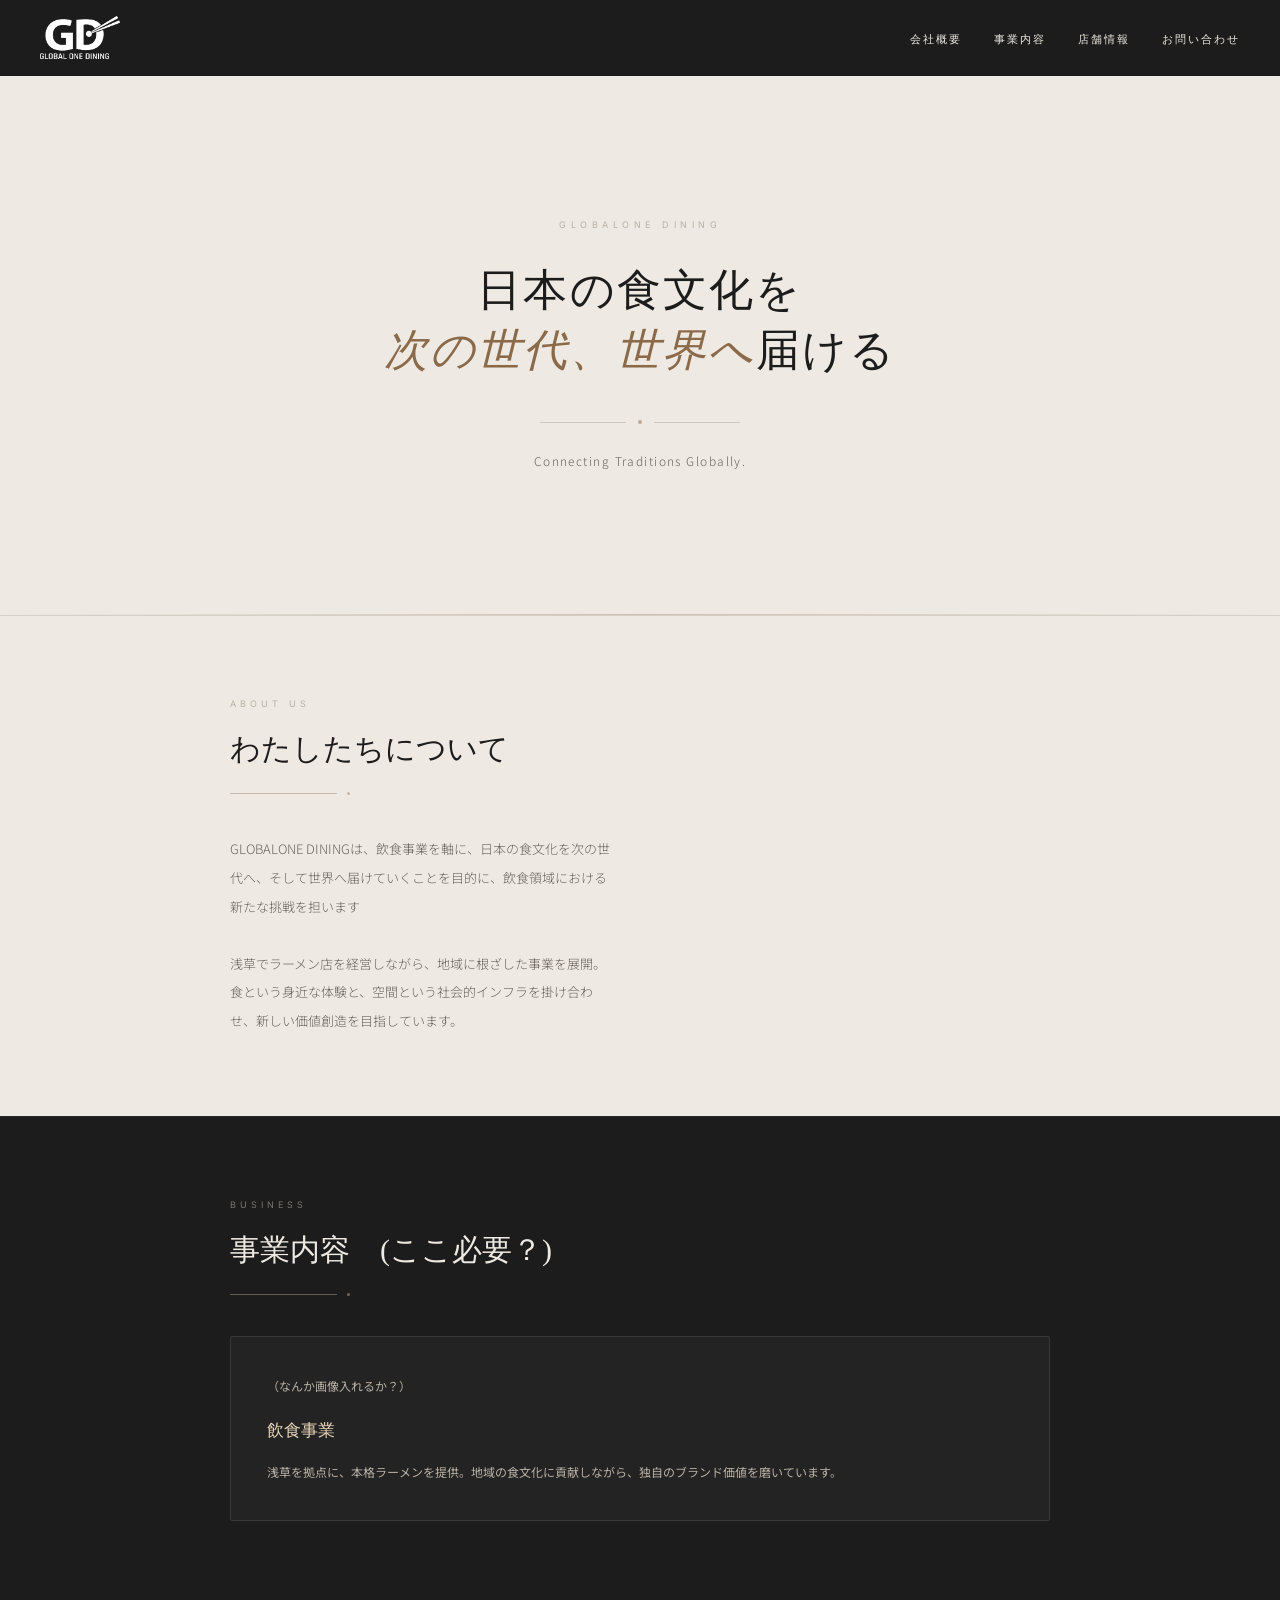
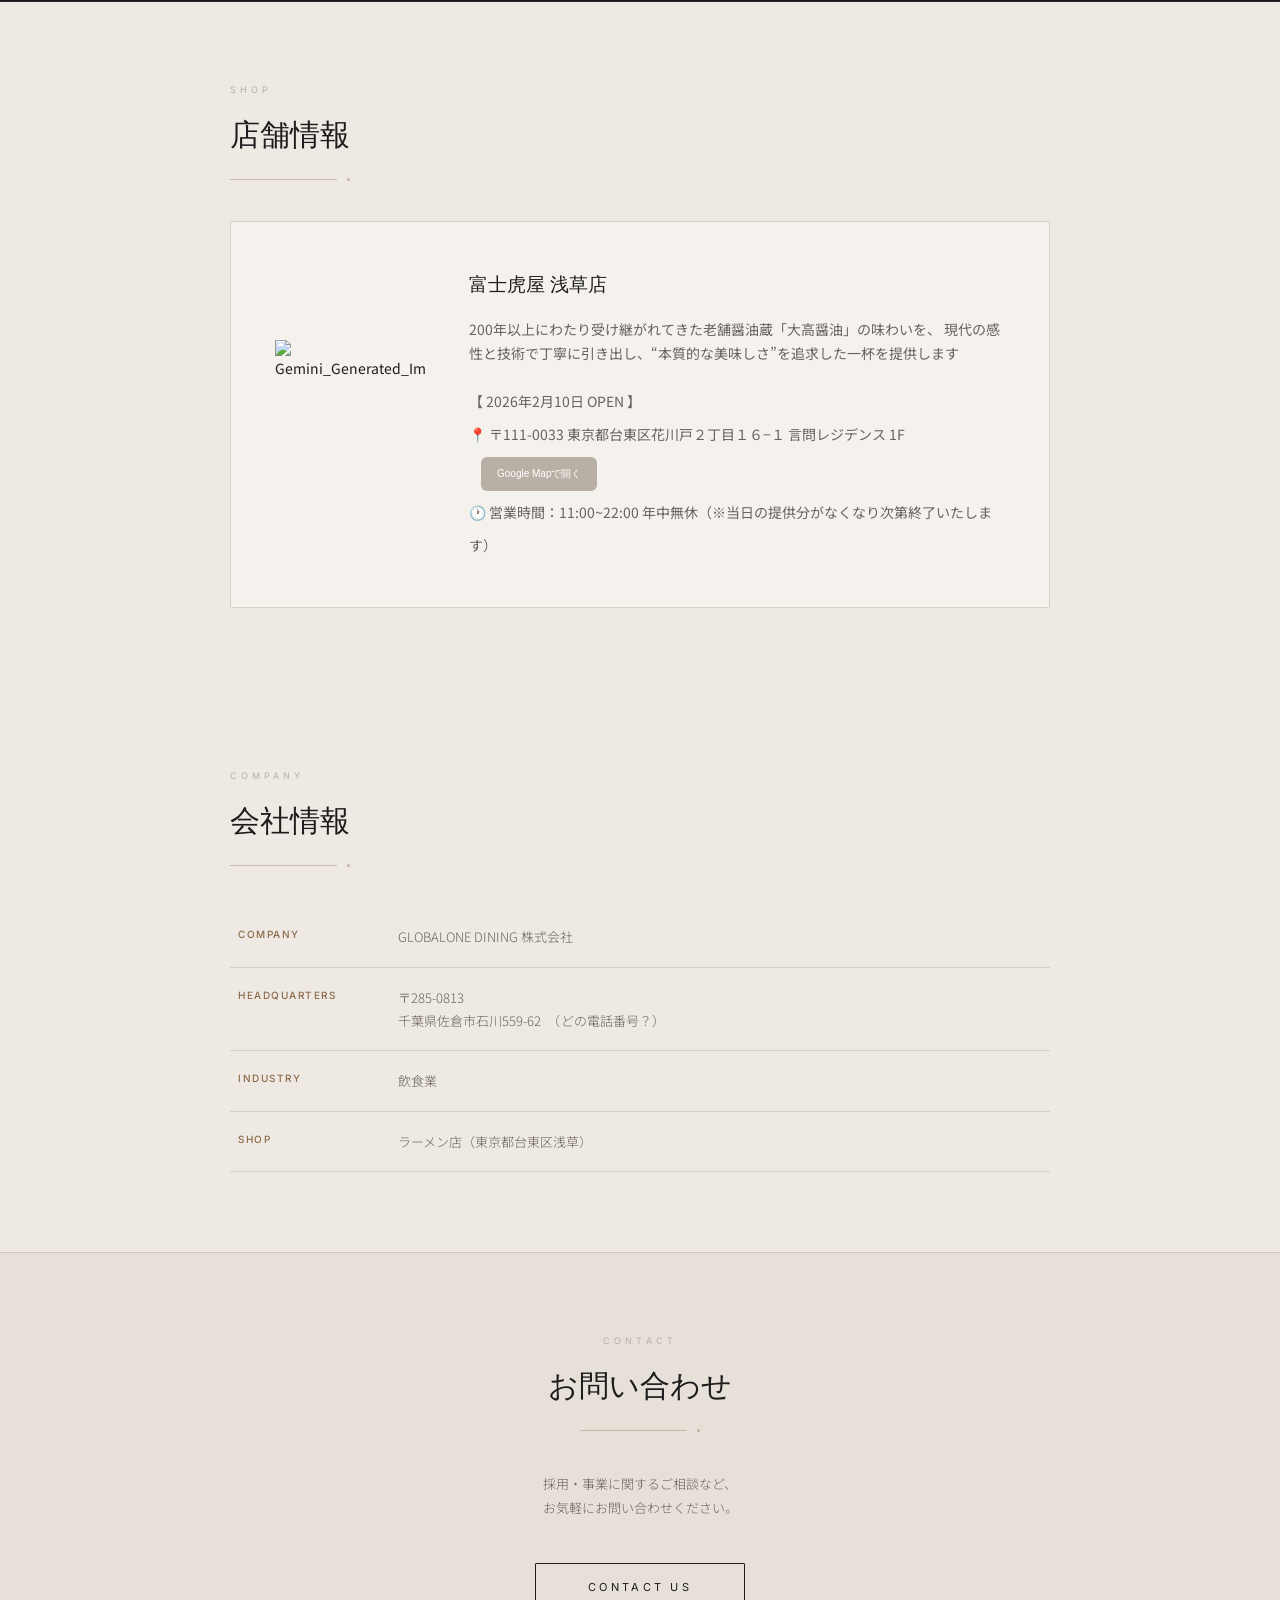
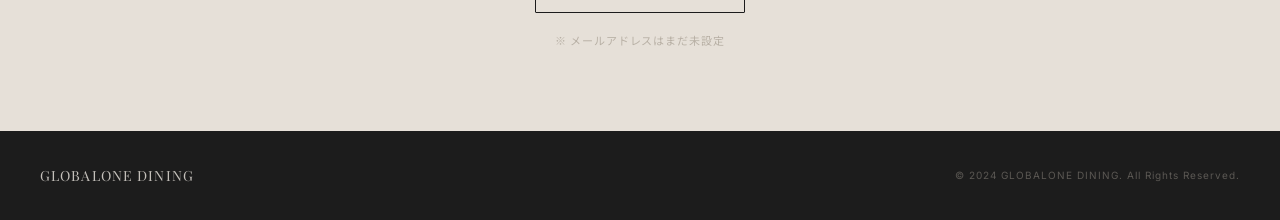
==== index.html @ a01b54ef "Add files via upload" ====
<!DOCTYPE html>
<html lang="ja">

<head>
  <meta charset="UTF-8">
  <meta name="viewport" content="width=device-width, initial-scale=1.0">
  <title>GLOBALONE DINING | コーポレートサイト</title>
  <link
    href="https://fonts.googleapis.com/css2?family=Playfair+Display:wght@400;500;600&family=Noto+Sans+JP:wght@300;400;500&family=Inter:wght@300;400;500&display=swap"
    rel="stylesheet">
  <link rel="stylesheet" href="style.css">

</head>

<body>

  <nav>

    <img class="header-logo" src="GD_tate_w@2x-8.png" alt="GODlogo">

    <ul class="nav-links">
      <li><a href="#about">会社概要</a></li>
      <li><a href="#business">事業内容</a></li>
      <li><a href="#shop">店舗情報</a></li>
      <li><a href="#contact">お問い合わせ</a></li>
    </ul>
  </nav>

  <div class="hero">
    <div class="hero-ornament">Globalone Dining</div>
    <h1>日本の食文化を<br><em>次の世代、世界へ</em>届ける</h1>
    <div class="hero-divider">
      <div class="hero-divider-dot"></div>
    </div>
    <p class="hero-sub">Connecting Traditions Globally.
    </p>
  </div>

  <div id="about">
    <section>
      <div class="section-label">About Us</div>
      <div class="section-title">わたしたちについて</div>
      <div class="divider">
        <div class="divider-dot"></div>
      </div>
      <div class="about-grid">
        <p class="about-text">
          GLOBALONE DININGは、飲食事業を軸に、日本の食文化を次の世代へ、そして世界へ届けていくことを目的に、飲食領域における新たな挑戦を担います<br><br>
          浅草でラーメン店を経営しながら、地域に根ざした事業を展開。食という身近な体験と、空間という社会的インフラを掛け合わせ、新しい価値創造を目指しています。
        </p>

      </div>
    </section>
  </div>

  <div id="business" class="business-section">
    <section>
      <div class="section-label">Business</div>
      <div class="section-title">事業内容　(ここ必要？)</div>
      <div class="divider">
        <div class="divider-dot"></div>
      </div>

      <div class="biz-card">
        <div class="biz-icon">
          <p class="biz-desc">（なんか画像入れるか？）</p>
        </div>
        <div class="biz-title">飲食事業</div>
        <p class="biz-desc">浅草を拠点に、本格ラーメンを提供。地域の食文化に貢献しながら、独自のブランド価値を磨いています。</p>
      </div>
    </section>
  </div>

  <div id="shop">
    <section>
      <div class="section-label">Shop</div>
      <div class="section-title">店舗情報</div>
      <div class="divider">
        <div class="divider-dot"></div>
      </div>
      <div class="shop-card">
        <div class="shop-badge">
          <img class="shop-badge img" src="C:\Users\yishi\OneDrive\ドキュメント\htmlバックアップ\GOD\店舗外観ｎ.png"
            alt="Gemini_Generated_Image_trazg1trazg1traz.png">
        </div>
        <div class="shop-info">

          <h3>富士虎屋 浅草店</h3>
          <div class="shop-detail">
            <p class="shop-detail-text">200年以上にわたり受け継がれてきた老舗醤油蔵「大高醤油」の味わいを、
              現代の感性と技術で丁寧に引き出し、“本質的な美味しさ”を追求した一杯を提供します
            </p>
            【 2026年2月10日 OPEN 】<br>
            📍 〒111-0033 東京都台東区花川戸２丁目１６−１ 言問レジデンス 1F<a href="https://maps.app.goo.gl/NSFWsJgjPbczs3F49"
              class="map-button" target="_blank" rel="noopener noreferrer">
              Google Mapで開く
            </a><br>

            🕐 営業時間：11:00~22:00 年中無休（※当日の提供分がなくなり次第終了いたします）<br>
          </div>
        </div>
      </div>
    </section>
  </div>

  <div id="company">
    <section>
      <div class="section-label">Company</div>
      <div class="section-title">会社情報</div>
      <div class="divider">
        <div class="divider-dot"></div>
      </div>
      <table class="info-table">
        <tr>
          <td>Company</td>
          <td>GLOBALONE DINING 株式会社</td>
        </tr>
        <tr>
          <td>Headquarters</td>
          <td>〒285-0813 <br>千葉県佐倉市石川559-62　（どの電話番号？）</td>
        </tr>
        <tr>
          <td>Industry</td>
          <td>飲食業</td>
        </tr>
        <tr>
          <td>Shop</td>
          <td>ラーメン店（東京都台東区浅草）</td>
        </tr>

      </table>
    </section>
  </div>

  <div id="contact" class="contact-section">
    <section>
      <div class="section-label">Contact</div>
      <div class="section-title">お問い合わせ</div>
      <div class="divider" style="margin: 16px auto 40px;">
        <div class="divider-dot"></div>
      </div>
      <p style="color: var(--text-muted); font-size: 13px; margin-bottom: 36px; font-weight: 300;">
        採用・事業に関するご相談など、<br>お気軽にお問い合わせください。
      </p>
      <a href="mailto:info@globalone-dining.com" class="contact-cta">Contact Us</a>
      <p class="contact-note">※ メールアドレスはまだ未設定</p>
    </section>
  </div>

  <footer>
    <div class="footer-logo">GLOBALONE DINING</div>
    <div class="footer-copy">© 2024 GLOBALONE DINING. All Rights Reserved.</div>
  </footer>

</body>

</html>
---- style.css ----
*,
    *::before,
    *::after {
      box-sizing: border-box;
      margin: 0;
      padding: 0;
    }

    html {
      -webkit-text-size-adjust: 100%;
    }

    input,
    button,
    textarea,
    select {
      font: inherit;
    }

    img,
    svg {
      display: block;
      max-width: 100%;
    }

    button {
      background-color: transparent;
      border: none;
      cursor: pointer;
      outline: none;
      padding: 0;
      appearance: none;
    }


    a {
      text-decoration: none;
      color: inherit;
    }

    :root {
      --smoke-white: #eee9e2;
      --charcoal: #1c1c1c;
      --brown: #8b6a4a;
      --brown-light: #a07d5a;
      --greige: #b8b0a5;
      --warm-light: #e8d6b8;
      --bg: #eee9e2;
      --bg2: #e6e0d8;
      --bg3: #f5f2ee;
      --font-concept: "BIZ UDMincho", "BIZ UDPMincho", "UD Mincho", "Sawarabi Mincho", "Yu Mincho", "MS Mincho", serif;
      --font-label: "inter", "san-serif", "serif";
      --text: #1c1c1c;
      --text-muted: #6a6260;
      --border: rgba(28, 28, 28, 0.12);
      --border-brown: rgba(139, 106, 74, 0.25);
    }

    body {
      font-family: 'Noto Sans JP', sans-serif;
      background: var(--bg);
      color: var(--text);
      font-size: 14px;
      line-height: 1.8;
      overflow-x: hidden;
      /* 横スクロール防止 */
    }

    /* NAV */
    nav {
      position: sticky;
      top: 0;
      z-index: 100;
      background: var(--charcoal);
      border-bottom: 1px solid var(--border);
      display: flex;
      justify-content: space-between;
      align-items: center;
      padding: 16px 40px;
      backdrop-filter: blur(4px);
      /* 少しぼかしを入れてリッチに */
    }

    .header-logo {
      width: 80px;
      height: auto;
    }

    .nav-links {
      display: flex;
      gap: 32px;
      list-style: none;
    }

    .nav-links a {
      color: var(--smoke-white);
      text-decoration: none;
      font-size: 11px;
      letter-spacing: 0.18em;
      font-family: 'Inter', sans-serif;
      transition: color 0.3s;
    }

    .nav-links a:hover {
      color: var(--brown);
    }

    /* HERO */
    .hero {
      height: 540px;
      background: var(--smoke-white);
      display: flex;
      flex-direction: column;
      justify-content: center;
      align-items: center;
      text-align: center;
      position: relative;
      overflow: hidden;
      border-bottom: 1px solid var(--border);
    }

    .hero::before {
      content: '';
      position: absolute;
      bottom: 0;
      left: 0;
      right: 0;
      height: 1px;
      background: linear-gradient(90deg, transparent, var(--brown-light), transparent);
      opacity: 0.4;
    }

    .hero-ornament {
      font-family: 'Inter', sans-serif;
      font-size: 9px;
      letter-spacing: 0.5em;
      color: var(--greige);
      margin-bottom: 28px;
      text-transform: uppercase;
    }

    .hero h1 {
      font-family: var(--font-concept);
      font-size: 44px;
      font-weight: 400;
      letter-spacing: 0.05em;
      color: var(--charcoal);
      line-height: 1.35;
      margin-bottom: 20px;
    }

    .hero h1 em {
      font-style: italic;
      color: var(--brown);
    }

    .hero-divider {
      display: flex;
      align-items: center;
      gap: 12px;
      margin: 20px auto 24px;
      width: 200px;
    }

    .hero-divider::before,
    .hero-divider::after {
      content: '';
      flex: 1;
      height: 1px;
      background: var(--greige);
      opacity: 0.6;
    }

    .hero-divider-dot {
      width: 4px;
      height: 4px;
      border-radius: 50%;
      background: var(--brown);
      opacity: 0.5;
    }

    .hero-sub {
      font-size: 12px;
      color: var(--text-muted);
      letter-spacing: 0.12em;
      font-weight: 300;
      max-width: 380px;
      line-height: 2.2;
    }

    /* SECTIONS */
    section {
      padding: 80px 40px;
      max-width: 900px;
      margin: 0 auto;
    }

    .section-label {
      font-family: 'Inter', sans-serif;
      font-size: 9px;
      letter-spacing: 0.45em;
      color: var(--greige);
      text-transform: uppercase;
      margin-bottom: 10px;
    }

    .section-title {
      font-family: var(--font-concept);
      font-size: 30px;
      font-weight: 400;
      color: var(--charcoal);
      margin-bottom: 8px;
    }

    .divider {
      display: flex;
      align-items: center;
      gap: 10px;
      margin: 16px 0 40px;
      width: 120px;
    }

    .divider::before {
      content: '';
      flex: 1;
      height: 1px;
      background: var(--brown);
      opacity: 0.35;
    }

    .divider-dot {
      width: 3px;
      height: 3px;
      border-radius: 50%;
      background: var(--brown);
      opacity: 0.4;
    }

    /* ABOUT */
    .about-grid {
      display: grid;
      grid-template-columns: 1fr 1fr;
      gap: 56px;
      align-items: start;
    }

    .about-text {
      color: var(--text-muted);
      font-weight: 300;
      line-height: 2.2;
      font-size: 13px;
    }

    .about-stats {
      display: flex;
      flex-direction: column;
      gap: 28px;
    }

    .stat-item {
      border-left: 1px solid var(--brown);
      padding-left: 20px;
      opacity: 0.9;
    }

    .stat-number {
      font-family: 'Playfair Display', serif;
      font-size: 36px;
      color: var(--charcoal);
      font-weight: 400;
      line-height: 1;
    }

    .stat-unit {
      font-family: 'Inter', sans-serif;
      font-size: 12px;
      color: var(--brown);
      margin-left: 4px;
    }

    .stat-label {
      font-size: 10px;
      color: var(--greige);
      letter-spacing: 0.2em;
      margin-top: 6px;
      font-family: var(--font-label);
    }

    /* BUSINESS */
    .business-section {
      background: var(--charcoal);
      border-top: 1px solid rgba(255, 255, 255, 0.05);
      border-bottom: 1px solid rgba(255, 255, 255, 0.05);
    }

    .business-section .section-label {
      color: var(--greige);
      opacity: 0.6;
    }

    .business-section .section-title {
      color: var(--smoke-white);
    }

    .business-section .divider::before {
      background: var(--warm-light);
    }

    .business-section .divider-dot {
      background: var(--warm-light);
    }

    .business-grid {
      display: grid;
      grid-template-columns: 1fr 1fr;
      gap: 20px;
    }

    .biz-card {
      border: 1px solid rgba(184, 176, 165, 0.15);
      border-radius: 2px;
      padding: 36px;
      background: rgba(255, 255, 255, 0.03);
      transition: background 0.3s, border-color 0.3s;
    }

    .biz-card:hover {
      background: rgba(255, 255, 255, 0.06);
      border-color: rgba(139, 106, 74, 0.4);
    }

    .biz-icon {
      font-size: 26px;
      margin-bottom: 18px;
    }

    .biz-title {
      font-family: var(--font-concept);
      font-size: 17px;
      color: var(--warm-light);
      margin-bottom: 12px;
      font-weight: 400;
    }

    .biz-desc {
      font-size: 12px;
      color: var(--greige);
      line-height: 2.1;
    }

    /* SHOP */
    .shop-card {
      border: 1px solid var(--border-brown);
      border-radius: 2px;
      padding: 44px;
      background: var(--bg3);
      display: grid;
      grid-template-columns: auto 1fr;
      gap: 44px;
      align-items: center;
    }

    .shop-badge {
      width: 150px;
      height: 150px;
      /* border-radius: 50%; */
      align-items: center;
      justify-content: center;
    }

    .shop-info h3 {
      font-family: 'Playfair Display', serif;
      font-size: 19px;
      color: var(--charcoal);
      margin-bottom: 8px;
      font-weight: 400;
    }

    .shop-tag {
      display: inline-block;
      font-family: 'Inter', sans-serif;
      font-size: 9px;
      letter-spacing: 0.3em;
      border: 1px solid var(--border-brown);
      color: var(--brown);
      padding: 4px 12px;
      margin-bottom: 16px;
      border-radius: 1px;
      text-transform: uppercase;
    }

    .shop-detail {
      font-size: 14px;
      color: var(--text-muted);
      line-height: 2.4;
    }

    .shop-detail-text {
      margin-top: 2vh;
      margin-bottom: 2.2vh;
      line-height: 2.6vh;
    }

    .map-button {
      display: inline-block;
      background-color: #b8b0a5;
      color: #ffffff;
      margin: 5px 12px;
      padding: 5px 16px;
      border-radius: 6px;
      font-size: 10px;
      font-family: sans-serif;
    }

    .map-button:hover {
      background-color: #c7bfb4;
    }

    /* COMPANY INFO */
    .info-table {
      width: 100%;
      border-collapse: collapse;
    }

    .info-table tr {
      border-bottom: 1px solid var(--border);
    }

    .info-table td {
      padding: 18px 8px;
      font-size: 13px;
      vertical-align: top;
    }

    .info-table td:first-child {
      font-family: 'Inter', sans-serif;
      color: var(--brown);
      font-size: 10px;
      letter-spacing: 0.15em;
      width: 160px;
      font-weight: 500;
      text-transform: uppercase;
    }

    .info-table td:last-child {
      color: var(--text-muted);
      font-weight: 300;
    }

    /* CONTACT */
    .contact-section {
      background: var(--bg2);
      text-align: center;
      border-top: 1px solid var(--border);
    }

    .contact-section section {
      max-width: 600px;
    }

    .contact-cta {
      display: inline-block;
      margin-top: 8px;
      border: 1px solid var(--charcoal);
      color: var(--charcoal);
      padding: 14px 52px;
      font-family: 'Inter', sans-serif;
      font-size: 11px;
      letter-spacing: 0.3em;
      text-decoration: none;
      border-radius: 1px;
      transition: all 0.3s;
      cursor: pointer;
      background: transparent;
      text-transform: uppercase;
    }

    .contact-cta:hover {
      background: var(--charcoal);
      color: var(--smoke-white);
    }

    .contact-note {
      font-size: 11px;
      color: var(--greige);
      margin-top: 18px;
      letter-spacing: 0.08em;
    }

    /* FOOTER */
    footer {
      background: var(--charcoal);
      padding: 32px 40px;
      display: flex;
      justify-content: space-between;
      align-items: center;
    }

    .footer-logo {
      font-family: 'Playfair Display', serif;
      font-size: 14px;
      color: var(--smoke-white);
      letter-spacing: 0.08em;
      opacity: 0.8;
    }

    .footer-copy {
      font-family: 'Inter', sans-serif;
      font-size: 10px;
      color: var(--greige);
      letter-spacing: 0.1em;
      opacity: 0.4;
    }



    /* レスポンシブデザイン */

    @media screen and (max-width: 768px) {

      /* 全体のセクション余白をスマホサイズに縮小 */
      section {
        padding: 60px 24px;
      }

      /* ナビゲーション：縦並びにして画面内に収める */
      nav {
        flex-direction: column;
        padding: 16px 20px;
        gap: 16px;
      }

      .nav-links {
        gap: 16px;
        flex-wrap: wrap;
        justify-content: center;
      }

      .nav-links a {
        font-size: 10px;
        letter-spacing: 0.1em;
      }

      /* ヒーローエリア：高さを抑え、フォントサイズを調整 */
      .hero {
        height: 420px;
        padding: 0 20px;
      }

      .hero h1 {
        font-size: 32px;
        line-height: 1.4;
      }

      .hero-ornament {
        font-size: 8px;
        letter-spacing: 0.3em;
        margin-bottom: 20px;
      }

      .hero-sub {
        font-size: 11px;
      }

      /* Aboutセクション：1カラムにして、数字データは横並びに */
      .about-grid {
        grid-template-columns: 1fr;
        gap: 40px;
      }

      .about-stats {
        flex-direction: row;
        flex-wrap: wrap;
        justify-content: space-between;
        gap: 20px;
        background: rgba(139, 106, 74, 0.03);
        /* 少し背景色を敷いてまとまりを出す */
        padding: 24px;
        border-radius: 4px;
      }

      .stat-item {
        border-left: none;
        border-top: 1px solid var(--border-brown);
        padding-left: 0;
        padding-top: 16px;
        flex: 1;
        min-width: 80px;
        text-align: center;
      }

      .stat-item:first-child {
        border-top: none;
        /* スマホ時の最初の上線は不要なら消す等の微調整 */
        padding-top: 0;
      }

      /* Shopセクション：アイコンとテキストを縦並び・中央揃えに */
      .shop-card {
        grid-template-columns: 1fr;
        text-align: center;
        gap: 24px;
        padding: 40px 24px;
      }

      .shop-badge {
        margin: 0 auto;
      }

      .shop-tag {
        margin: 0 auto 16px;
      }

      /* 会社情報テーブル：項目と内容を縦並びに展開して読みやすく */
      .info-table td {
        display: block;
        width: 100% !important;
        padding: 10px 0;
      }

      .info-table td:first-child {
        border-bottom: none;
        padding-bottom: 2px;
        color: var(--brown-light);
      }

      .info-table td:last-child {
        padding-top: 0;
        padding-bottom: 20px;
      }

      /* フッター：縦並びにして中央揃え */
      footer {
        flex-direction: column;
        gap: 16px;
        padding: 32px 20px;
        text-align: center;
      }
    }
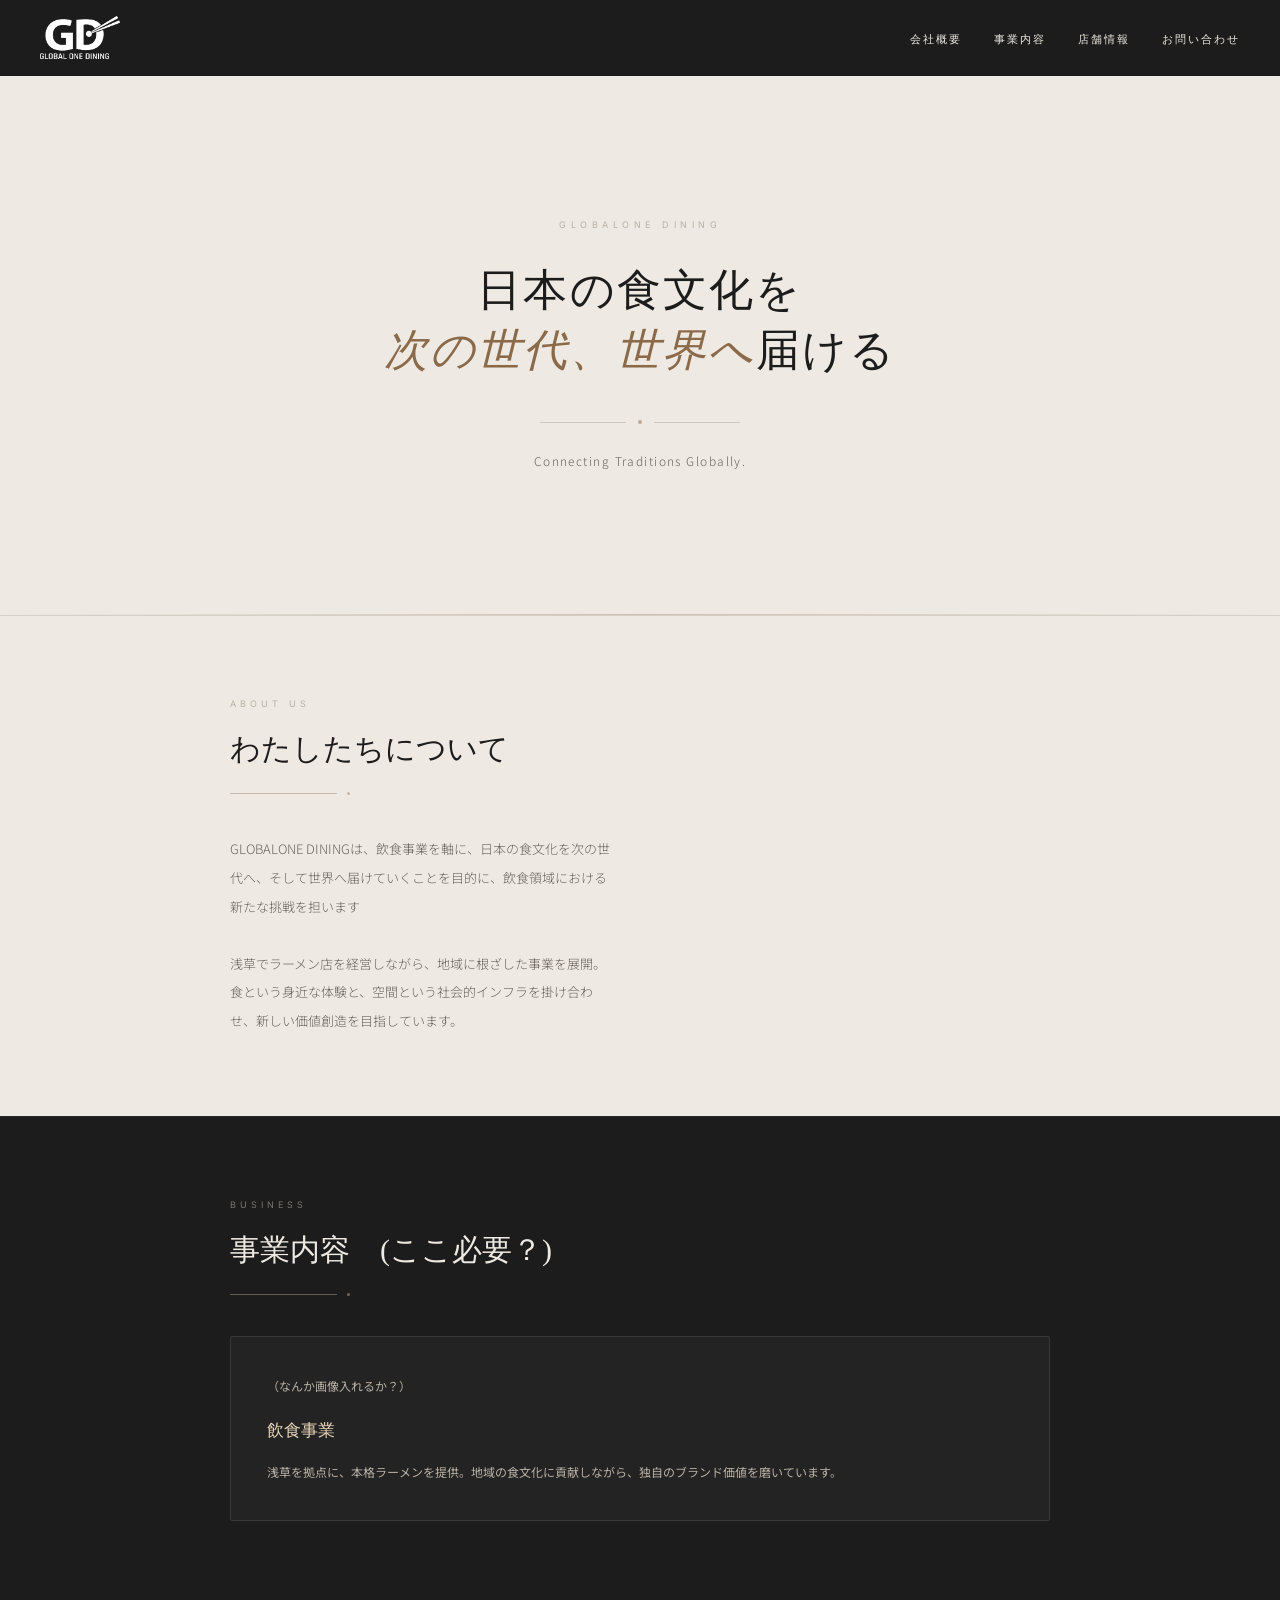
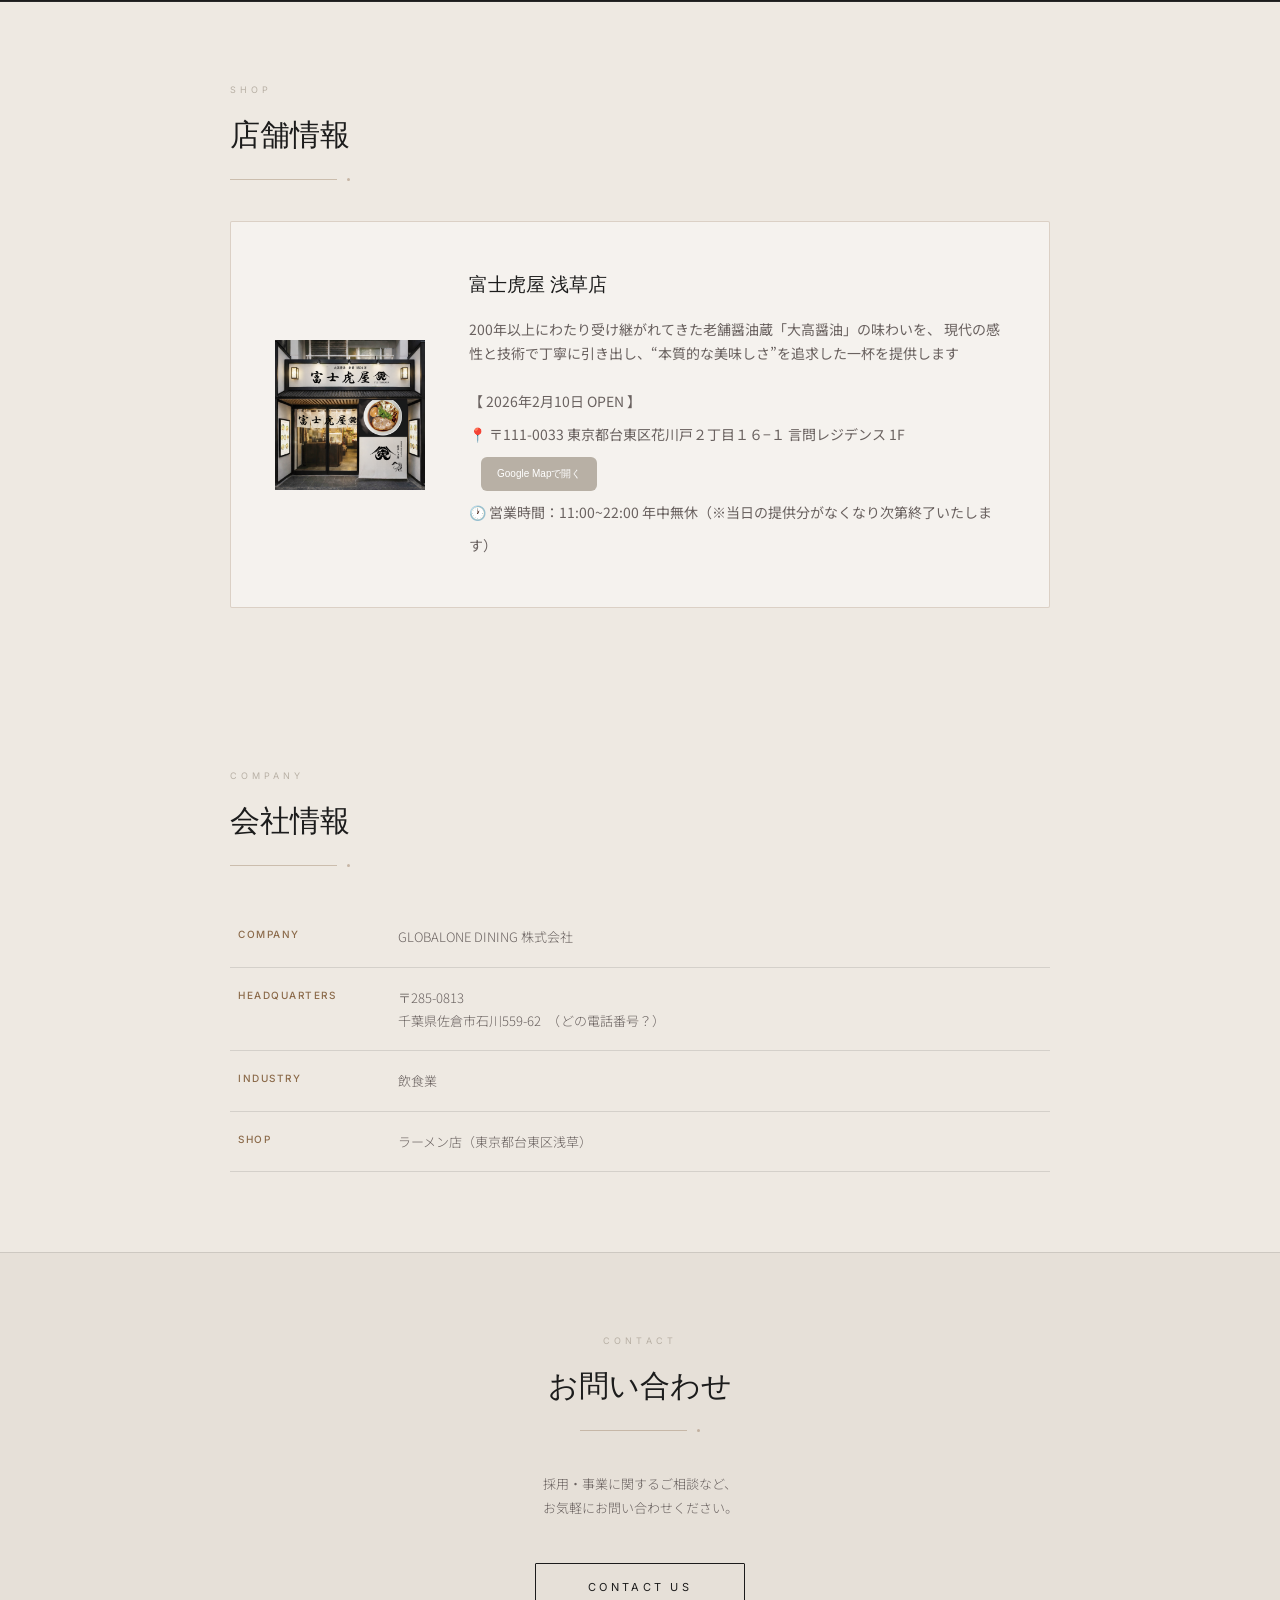
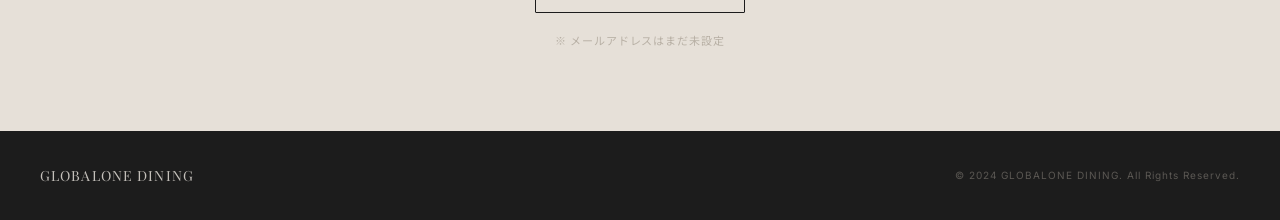
==== commit 46ec57b7: "Update index.html" ====
--- a/index.html
+++ b/index.html
@@ -10,6 +10,647 @@
     rel="stylesheet">
   <link rel="stylesheet" href="style.css">
 
+  <style>
+        *,
+    *::before,
+    *::after {
+      box-sizing: border-box;
+      margin: 0;
+      padding: 0;
+    }
+
+    html {
+      -webkit-text-size-adjust: 100%;
+    }
+
+    input,
+    button,
+    textarea,
+    select {
+      font: inherit;
+    }
+
+    img,
+    svg {
+      display: block;
+      max-width: 100%;
+    }
+
+    button {
+      background-color: transparent;
+      border: none;
+      cursor: pointer;
+      outline: none;
+      padding: 0;
+      appearance: none;
+    }
+
+
+    a {
+      text-decoration: none;
+      color: inherit;
+    }
+
+    :root {
+      --smoke-white: #eee9e2;
+      --charcoal: #1c1c1c;
+      --brown: #8b6a4a;
+      --brown-light: #a07d5a;
+      --greige: #b8b0a5;
+      --warm-light: #e8d6b8;
+      --bg: #eee9e2;
+      --bg2: #e6e0d8;
+      --bg3: #f5f2ee;
+      --font-concept: "BIZ UDMincho", "BIZ UDPMincho", "UD Mincho", "Sawarabi Mincho", "Yu Mincho", "MS Mincho", serif;
+      --font-label: "inter", "san-serif", "serif";
+      --text: #1c1c1c;
+      --text-muted: #6a6260;
+      --border: rgba(28, 28, 28, 0.12);
+      --border-brown: rgba(139, 106, 74, 0.25);
+    }
+
+    body {
+      font-family: 'Noto Sans JP', sans-serif;
+      background: var(--bg);
+      color: var(--text);
+      font-size: 14px;
+      line-height: 1.8;
+      overflow-x: hidden;
+      /* 横スクロール防止 */
+    }
+
+    /* NAV */
+    nav {
+      position: sticky;
+      top: 0;
+      z-index: 100;
+      background: var(--charcoal);
+      border-bottom: 1px solid var(--border);
+      display: flex;
+      justify-content: space-between;
+      align-items: center;
+      padding: 16px 40px;
+      backdrop-filter: blur(4px);
+      /* 少しぼかしを入れてリッチに */
+    }
+
+    .header-logo {
+      width: 80px;
+      height: auto;
+    }
+
+    .nav-links {
+      display: flex;
+      gap: 32px;
+      list-style: none;
+    }
+
+    .nav-links a {
+      color: var(--smoke-white);
+      text-decoration: none;
+      font-size: 11px;
+      letter-spacing: 0.18em;
+      font-family: 'Inter', sans-serif;
+      transition: color 0.3s;
+    }
+
+    .nav-links a:hover {
+      color: var(--brown);
+    }
+
+    /* HERO */
+    .hero {
+      height: 540px;
+      background: var(--smoke-white);
+      display: flex;
+      flex-direction: column;
+      justify-content: center;
+      align-items: center;
+      text-align: center;
+      position: relative;
+      overflow: hidden;
+      border-bottom: 1px solid var(--border);
+    }
+
+    .hero::before {
+      content: '';
+      position: absolute;
+      bottom: 0;
+      left: 0;
+      right: 0;
+      height: 1px;
+      background: linear-gradient(90deg, transparent, var(--brown-light), transparent);
+      opacity: 0.4;
+    }
+
+    .hero-ornament {
+      font-family: 'Inter', sans-serif;
+      font-size: 9px;
+      letter-spacing: 0.5em;
+      color: var(--greige);
+      margin-bottom: 28px;
+      text-transform: uppercase;
+    }
+
+    .hero h1 {
+      font-family: var(--font-concept);
+      font-size: 44px;
+      font-weight: 400;
+      letter-spacing: 0.05em;
+      color: var(--charcoal);
+      line-height: 1.35;
+      margin-bottom: 20px;
+    }
+
+    .hero h1 em {
+      font-style: italic;
+      color: var(--brown);
+    }
+
+    .hero-divider {
+      display: flex;
+      align-items: center;
+      gap: 12px;
+      margin: 20px auto 24px;
+      width: 200px;
+    }
+
+    .hero-divider::before,
+    .hero-divider::after {
+      content: '';
+      flex: 1;
+      height: 1px;
+      background: var(--greige);
+      opacity: 0.6;
+    }
+
+    .hero-divider-dot {
+      width: 4px;
+      height: 4px;
+      border-radius: 50%;
+      background: var(--brown);
+      opacity: 0.5;
+    }
+
+    .hero-sub {
+      font-size: 12px;
+      color: var(--text-muted);
+      letter-spacing: 0.12em;
+      font-weight: 300;
+      max-width: 380px;
+      line-height: 2.2;
+    }
+
+    /* SECTIONS */
+    section {
+      padding: 80px 40px;
+      max-width: 900px;
+      margin: 0 auto;
+    }
+
+    .section-label {
+      font-family: 'Inter', sans-serif;
+      font-size: 9px;
+      letter-spacing: 0.45em;
+      color: var(--greige);
+      text-transform: uppercase;
+      margin-bottom: 10px;
+    }
+
+    .section-title {
+      font-family: var(--font-concept);
+      font-size: 30px;
+      font-weight: 400;
+      color: var(--charcoal);
+      margin-bottom: 8px;
+    }
+
+    .divider {
+      display: flex;
+      align-items: center;
+      gap: 10px;
+      margin: 16px 0 40px;
+      width: 120px;
+    }
+
+    .divider::before {
+      content: '';
+      flex: 1;
+      height: 1px;
+      background: var(--brown);
+      opacity: 0.35;
+    }
+
+    .divider-dot {
+      width: 3px;
+      height: 3px;
+      border-radius: 50%;
+      background: var(--brown);
+      opacity: 0.4;
+    }
+
+    /* ABOUT */
+    .about-grid {
+      display: grid;
+      grid-template-columns: 1fr 1fr;
+      gap: 56px;
+      align-items: start;
+    }
+
+    .about-text {
+      color: var(--text-muted);
+      font-weight: 300;
+      line-height: 2.2;
+      font-size: 13px;
+    }
+
+    .about-stats {
+      display: flex;
+      flex-direction: column;
+      gap: 28px;
+    }
+
+    .stat-item {
+      border-left: 1px solid var(--brown);
+      padding-left: 20px;
+      opacity: 0.9;
+    }
+
+    .stat-number {
+      font-family: 'Playfair Display', serif;
+      font-size: 36px;
+      color: var(--charcoal);
+      font-weight: 400;
+      line-height: 1;
+    }
+
+    .stat-unit {
+      font-family: 'Inter', sans-serif;
+      font-size: 12px;
+      color: var(--brown);
+      margin-left: 4px;
+    }
+
+    .stat-label {
+      font-size: 10px;
+      color: var(--greige);
+      letter-spacing: 0.2em;
+      margin-top: 6px;
+      font-family: var(--font-label);
+    }
+
+    /* BUSINESS */
+    .business-section {
+      background: var(--charcoal);
+      border-top: 1px solid rgba(255, 255, 255, 0.05);
+      border-bottom: 1px solid rgba(255, 255, 255, 0.05);
+    }
+
+    .business-section .section-label {
+      color: var(--greige);
+      opacity: 0.6;
+    }
+
+    .business-section .section-title {
+      color: var(--smoke-white);
+    }
+
+    .business-section .divider::before {
+      background: var(--warm-light);
+    }
+
+    .business-section .divider-dot {
+      background: var(--warm-light);
+    }
+
+    .business-grid {
+      display: grid;
+      grid-template-columns: 1fr 1fr;
+      gap: 20px;
+    }
+
+    .biz-card {
+      border: 1px solid rgba(184, 176, 165, 0.15);
+      border-radius: 2px;
+      padding: 36px;
+      background: rgba(255, 255, 255, 0.03);
+      transition: background 0.3s, border-color 0.3s;
+    }
+
+    .biz-card:hover {
+      background: rgba(255, 255, 255, 0.06);
+      border-color: rgba(139, 106, 74, 0.4);
+    }
+
+    .biz-icon {
+      font-size: 26px;
+      margin-bottom: 18px;
+    }
+
+    .biz-title {
+      font-family: var(--font-concept);
+      font-size: 17px;
+      color: var(--warm-light);
+      margin-bottom: 12px;
+      font-weight: 400;
+    }
+
+    .biz-desc {
+      font-size: 12px;
+      color: var(--greige);
+      line-height: 2.1;
+    }
+
+    /* SHOP */
+    .shop-card {
+      border: 1px solid var(--border-brown);
+      border-radius: 2px;
+      padding: 44px;
+      background: var(--bg3);
+      display: grid;
+      grid-template-columns: auto 1fr;
+      gap: 44px;
+      align-items: center;
+    }
+
+    .shop-badge {
+      width: 150px;
+      height: 150px;
+      /* border-radius: 50%; */
+      align-items: center;
+      justify-content: center;
+    }
+
+    .shop-info h3 {
+      font-family: 'Playfair Display', serif;
+      font-size: 19px;
+      color: var(--charcoal);
+      margin-bottom: 8px;
+      font-weight: 400;
+    }
+
+    .shop-tag {
+      display: inline-block;
+      font-family: 'Inter', sans-serif;
+      font-size: 9px;
+      letter-spacing: 0.3em;
+      border: 1px solid var(--border-brown);
+      color: var(--brown);
+      padding: 4px 12px;
+      margin-bottom: 16px;
+      border-radius: 1px;
+      text-transform: uppercase;
+    }
+
+    .shop-detail {
+      font-size: 14px;
+      color: var(--text-muted);
+      line-height: 2.4;
+    }
+
+    .shop-detail-text {
+      margin-top: 2vh;
+      margin-bottom: 2.2vh;
+      line-height: 2.6vh;
+    }
+
+    .map-button {
+      display: inline-block;
+      background-color: #b8b0a5;
+      color: #ffffff;
+      margin: 5px 12px;
+      padding: 5px 16px;
+      border-radius: 6px;
+      font-size: 10px;
+      font-family: sans-serif;
+    }
+
+    .map-button:hover {
+      background-color: #c7bfb4;
+    }
+
+    /* COMPANY INFO */
+    .info-table {
+      width: 100%;
+      border-collapse: collapse;
+    }
+
+    .info-table tr {
+      border-bottom: 1px solid var(--border);
+    }
+
+    .info-table td {
+      padding: 18px 8px;
+      font-size: 13px;
+      vertical-align: top;
+    }
+
+    .info-table td:first-child {
+      font-family: 'Inter', sans-serif;
+      color: var(--brown);
+      font-size: 10px;
+      letter-spacing: 0.15em;
+      width: 160px;
+      font-weight: 500;
+      text-transform: uppercase;
+    }
+
+    .info-table td:last-child {
+      color: var(--text-muted);
+      font-weight: 300;
+    }
+
+    /* CONTACT */
+    .contact-section {
+      background: var(--bg2);
+      text-align: center;
+      border-top: 1px solid var(--border);
+    }
+
+    .contact-section section {
+      max-width: 600px;
+    }
+
+    .contact-cta {
+      display: inline-block;
+      margin-top: 8px;
+      border: 1px solid var(--charcoal);
+      color: var(--charcoal);
+      padding: 14px 52px;
+      font-family: 'Inter', sans-serif;
+      font-size: 11px;
+      letter-spacing: 0.3em;
+      text-decoration: none;
+      border-radius: 1px;
+      transition: all 0.3s;
+      cursor: pointer;
+      background: transparent;
+      text-transform: uppercase;
+    }
+
+    .contact-cta:hover {
+      background: var(--charcoal);
+      color: var(--smoke-white);
+    }
+
+    .contact-note {
+      font-size: 11px;
+      color: var(--greige);
+      margin-top: 18px;
+      letter-spacing: 0.08em;
+    }
+
+    /* FOOTER */
+    footer {
+      background: var(--charcoal);
+      padding: 32px 40px;
+      display: flex;
+      justify-content: space-between;
+      align-items: center;
+    }
+
+    .footer-logo {
+      font-family: 'Playfair Display', serif;
+      font-size: 14px;
+      color: var(--smoke-white);
+      letter-spacing: 0.08em;
+      opacity: 0.8;
+    }
+
+    .footer-copy {
+      font-family: 'Inter', sans-serif;
+      font-size: 10px;
+      color: var(--greige);
+      letter-spacing: 0.1em;
+      opacity: 0.4;
+    }
+
+
+
+    /* レスポンシブデザイン */
+
+    @media screen and (max-width: 768px) {
+
+      /* 全体のセクション余白をスマホサイズに縮小 */
+      section {
+        padding: 60px 24px;
+      }
+
+      /* ナビゲーション：縦並びにして画面内に収める */
+      nav {
+        flex-direction: column;
+        padding: 16px 20px;
+        gap: 16px;
+      }
+
+      .nav-links {
+        gap: 16px;
+        flex-wrap: wrap;
+        justify-content: center;
+      }
+
+      .nav-links a {
+        font-size: 10px;
+        letter-spacing: 0.1em;
+      }
+
+      /* ヒーローエリア：高さを抑え、フォントサイズを調整 */
+      .hero {
+        height: 420px;
+        padding: 0 20px;
+      }
+
+      .hero h1 {
+        font-size: 32px;
+        line-height: 1.4;
+      }
+
+      .hero-ornament {
+        font-size: 8px;
+        letter-spacing: 0.3em;
+        margin-bottom: 20px;
+      }
+
+      .hero-sub {
+        font-size: 11px;
+      }
+
+      /* Aboutセクション：1カラムにして、数字データは横並びに */
+      .about-grid {
+        grid-template-columns: 1fr;
+        gap: 40px;
+      }
+
+      .about-stats {
+        flex-direction: row;
+        flex-wrap: wrap;
+        justify-content: space-between;
+        gap: 20px;
+        background: rgba(139, 106, 74, 0.03);
+        /* 少し背景色を敷いてまとまりを出す */
+        padding: 24px;
+        border-radius: 4px;
+      }
+
+      .stat-item {
+        border-left: none;
+        border-top: 1px solid var(--border-brown);
+        padding-left: 0;
+        padding-top: 16px;
+        flex: 1;
+        min-width: 80px;
+        text-align: center;
+      }
+
+      .stat-item:first-child {
+        border-top: none;
+        /* スマホ時の最初の上線は不要なら消す等の微調整 */
+        padding-top: 0;
+      }
+
+      /* Shopセクション：アイコンとテキストを縦並び・中央揃えに */
+      .shop-card {
+        grid-template-columns: 1fr;
+        text-align: center;
+        gap: 24px;
+        padding: 40px 24px;
+      }
+
+      .shop-badge {
+        margin: 0 auto;
+      }
+
+      .shop-tag {
+        margin: 0 auto 16px;
+      }
+
+      /* 会社情報テーブル：項目と内容を縦並びに展開して読みやすく */
+      .info-table td {
+        display: block;
+        width: 100% !important;
+        padding: 10px 0;
+      }
+
+      .info-table td:first-child {
+        border-bottom: none;
+        padding-bottom: 2px;
+        color: var(--brown-light);
+      }
+
+      .info-table td:last-child {
+        padding-top: 0;
+        padding-bottom: 20px;
+      }
+
+      /* フッター：縦並びにして中央揃え */
+      footer {
+        flex-direction: column;
+        gap: 16px;
+        padding: 32px 20px;
+        text-align: center;
+      }
+    }
+  </style>
 </head>
 
 <body>
@@ -80,7 +721,7 @@
       </div>
       <div class="shop-card">
         <div class="shop-badge">
-          <img class="shop-badge img" src="C:\Users\yishi\OneDrive\ドキュメント\htmlバックアップ\GOD\店舗外観ｎ.png"
+          <img class="shop-badge img" src="店舗外観ｎ.png"
             alt="Gemini_Generated_Image_trazg1trazg1traz.png">
         </div>
         <div class="shop-info">
@@ -154,4 +795,4 @@
 
 </body>
 
-</html>+</html>
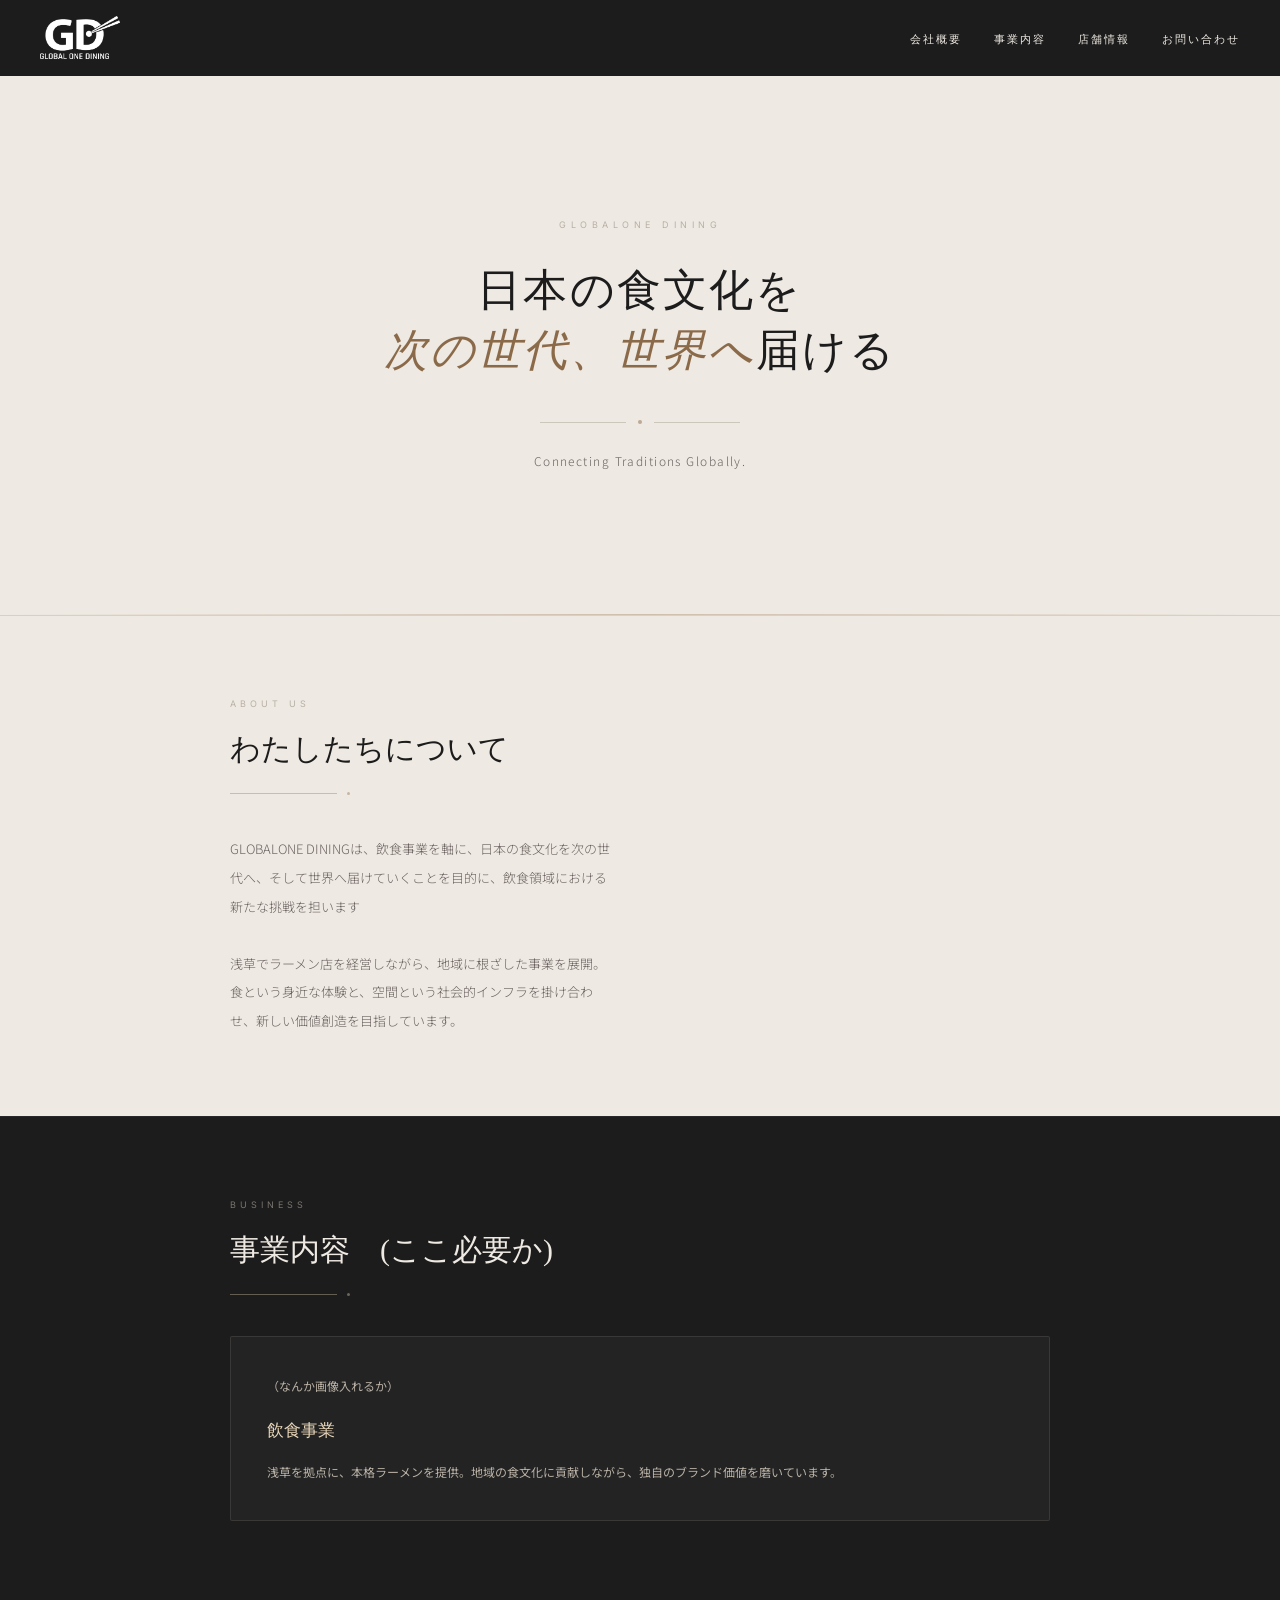
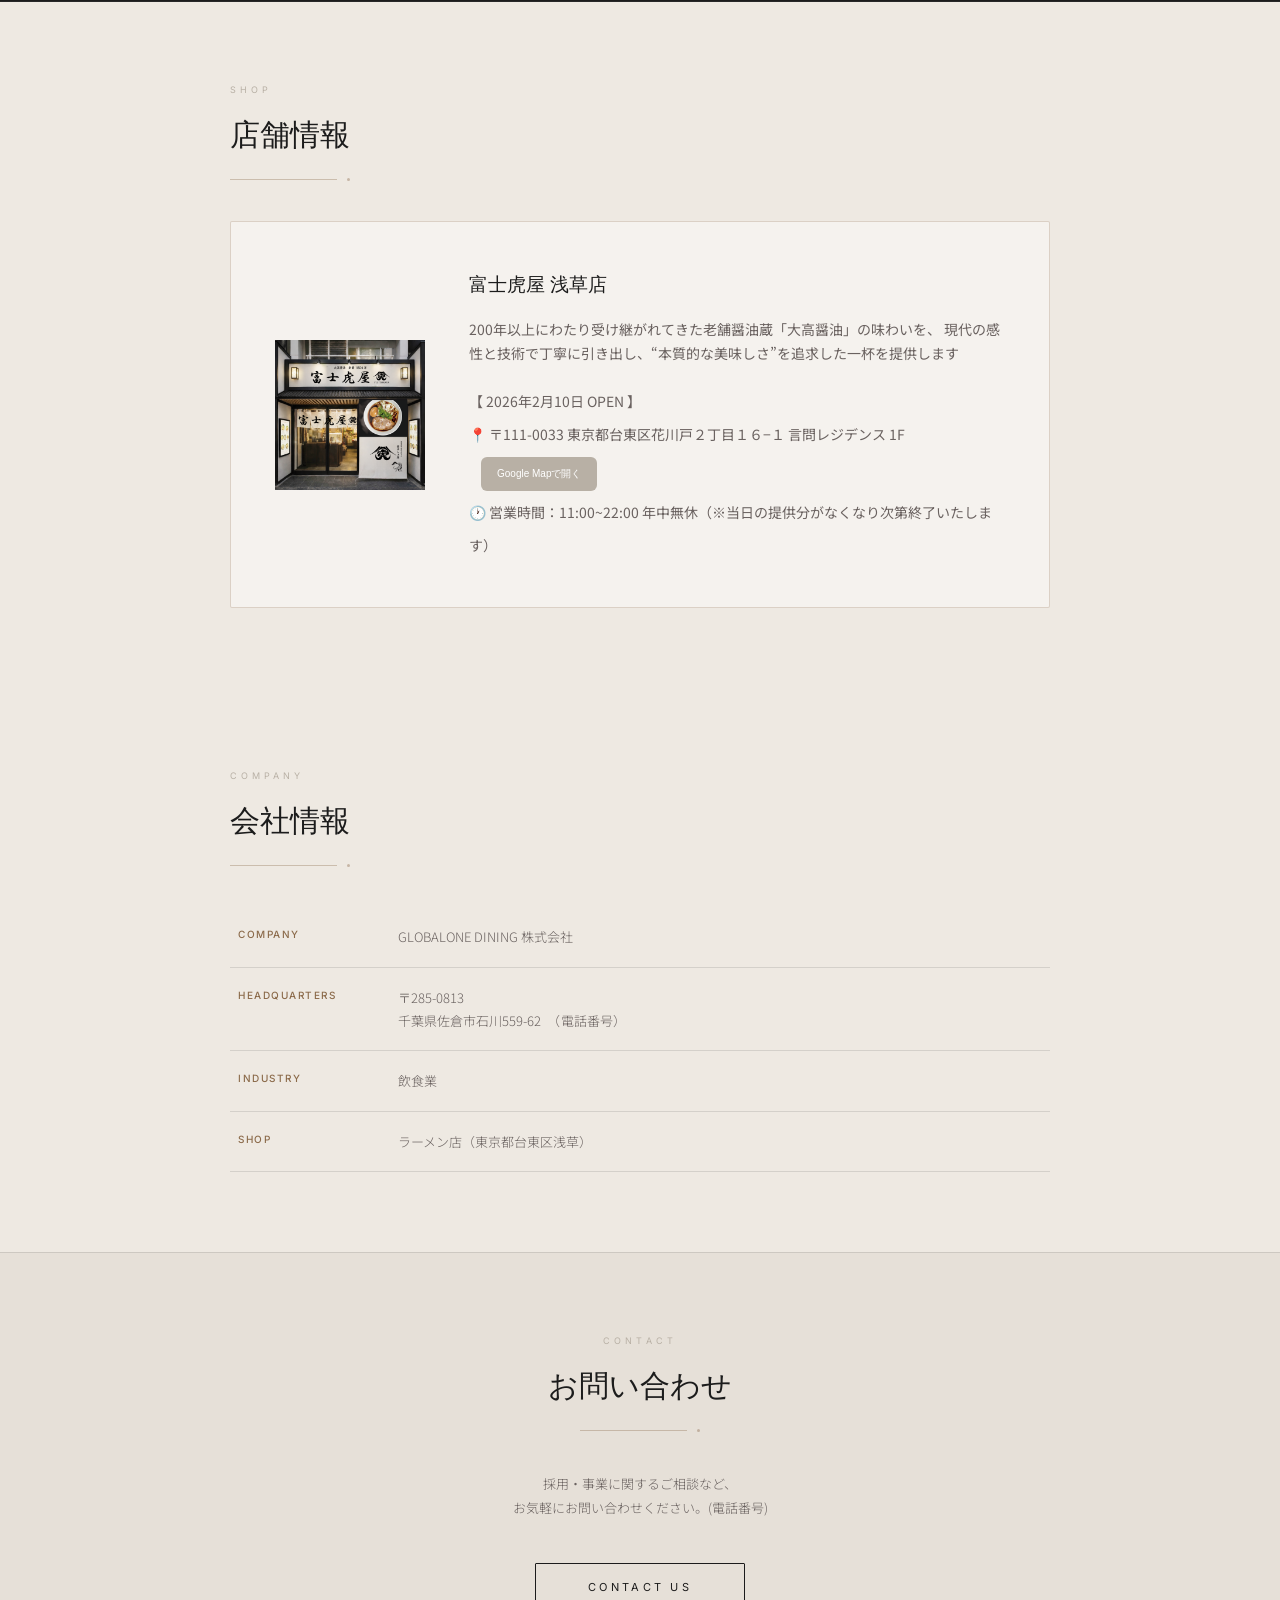
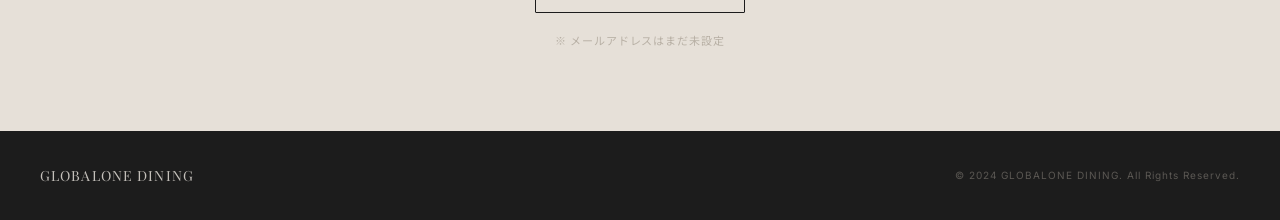
==== commit efb6ecd5: "Update index.html" ====
--- a/index.html
+++ b/index.html
@@ -8,656 +8,15 @@
   <link
     href="https://fonts.googleapis.com/css2?family=Playfair+Display:wght@400;500;600&family=Noto+Sans+JP:wght@300;400;500&family=Inter:wght@300;400;500&display=swap"
     rel="stylesheet">
-  <link rel="stylesheet" href="style.css">
+  <link rel="stylesheet" href="css\style.css">
 
-  <style>
-        *,
-    *::before,
-    *::after {
-      box-sizing: border-box;
-      margin: 0;
-      padding: 0;
-    }
-
-    html {
-      -webkit-text-size-adjust: 100%;
-    }
-
-    input,
-    button,
-    textarea,
-    select {
-      font: inherit;
-    }
-
-    img,
-    svg {
-      display: block;
-      max-width: 100%;
-    }
-
-    button {
-      background-color: transparent;
-      border: none;
-      cursor: pointer;
-      outline: none;
-      padding: 0;
-      appearance: none;
-    }
-
-
-    a {
-      text-decoration: none;
-      color: inherit;
-    }
-
-    :root {
-      --smoke-white: #eee9e2;
-      --charcoal: #1c1c1c;
-      --brown: #8b6a4a;
-      --brown-light: #a07d5a;
-      --greige: #b8b0a5;
-      --warm-light: #e8d6b8;
-      --bg: #eee9e2;
-      --bg2: #e6e0d8;
-      --bg3: #f5f2ee;
-      --font-concept: "BIZ UDMincho", "BIZ UDPMincho", "UD Mincho", "Sawarabi Mincho", "Yu Mincho", "MS Mincho", serif;
-      --font-label: "inter", "san-serif", "serif";
-      --text: #1c1c1c;
-      --text-muted: #6a6260;
-      --border: rgba(28, 28, 28, 0.12);
-      --border-brown: rgba(139, 106, 74, 0.25);
-    }
-
-    body {
-      font-family: 'Noto Sans JP', sans-serif;
-      background: var(--bg);
-      color: var(--text);
-      font-size: 14px;
-      line-height: 1.8;
-      overflow-x: hidden;
-      /* 横スクロール防止 */
-    }
-
-    /* NAV */
-    nav {
-      position: sticky;
-      top: 0;
-      z-index: 100;
-      background: var(--charcoal);
-      border-bottom: 1px solid var(--border);
-      display: flex;
-      justify-content: space-between;
-      align-items: center;
-      padding: 16px 40px;
-      backdrop-filter: blur(4px);
-      /* 少しぼかしを入れてリッチに */
-    }
-
-    .header-logo {
-      width: 80px;
-      height: auto;
-    }
-
-    .nav-links {
-      display: flex;
-      gap: 32px;
-      list-style: none;
-    }
-
-    .nav-links a {
-      color: var(--smoke-white);
-      text-decoration: none;
-      font-size: 11px;
-      letter-spacing: 0.18em;
-      font-family: 'Inter', sans-serif;
-      transition: color 0.3s;
-    }
-
-    .nav-links a:hover {
-      color: var(--brown);
-    }
-
-    /* HERO */
-    .hero {
-      height: 540px;
-      background: var(--smoke-white);
-      display: flex;
-      flex-direction: column;
-      justify-content: center;
-      align-items: center;
-      text-align: center;
-      position: relative;
-      overflow: hidden;
-      border-bottom: 1px solid var(--border);
-    }
-
-    .hero::before {
-      content: '';
-      position: absolute;
-      bottom: 0;
-      left: 0;
-      right: 0;
-      height: 1px;
-      background: linear-gradient(90deg, transparent, var(--brown-light), transparent);
-      opacity: 0.4;
-    }
-
-    .hero-ornament {
-      font-family: 'Inter', sans-serif;
-      font-size: 9px;
-      letter-spacing: 0.5em;
-      color: var(--greige);
-      margin-bottom: 28px;
-      text-transform: uppercase;
-    }
-
-    .hero h1 {
-      font-family: var(--font-concept);
-      font-size: 44px;
-      font-weight: 400;
-      letter-spacing: 0.05em;
-      color: var(--charcoal);
-      line-height: 1.35;
-      margin-bottom: 20px;
-    }
-
-    .hero h1 em {
-      font-style: italic;
-      color: var(--brown);
-    }
-
-    .hero-divider {
-      display: flex;
-      align-items: center;
-      gap: 12px;
-      margin: 20px auto 24px;
-      width: 200px;
-    }
-
-    .hero-divider::before,
-    .hero-divider::after {
-      content: '';
-      flex: 1;
-      height: 1px;
-      background: var(--greige);
-      opacity: 0.6;
-    }
-
-    .hero-divider-dot {
-      width: 4px;
-      height: 4px;
-      border-radius: 50%;
-      background: var(--brown);
-      opacity: 0.5;
-    }
-
-    .hero-sub {
-      font-size: 12px;
-      color: var(--text-muted);
-      letter-spacing: 0.12em;
-      font-weight: 300;
-      max-width: 380px;
-      line-height: 2.2;
-    }
-
-    /* SECTIONS */
-    section {
-      padding: 80px 40px;
-      max-width: 900px;
-      margin: 0 auto;
-    }
-
-    .section-label {
-      font-family: 'Inter', sans-serif;
-      font-size: 9px;
-      letter-spacing: 0.45em;
-      color: var(--greige);
-      text-transform: uppercase;
-      margin-bottom: 10px;
-    }
-
-    .section-title {
-      font-family: var(--font-concept);
-      font-size: 30px;
-      font-weight: 400;
-      color: var(--charcoal);
-      margin-bottom: 8px;
-    }
-
-    .divider {
-      display: flex;
-      align-items: center;
-      gap: 10px;
-      margin: 16px 0 40px;
-      width: 120px;
-    }
-
-    .divider::before {
-      content: '';
-      flex: 1;
-      height: 1px;
-      background: var(--brown);
-      opacity: 0.35;
-    }
-
-    .divider-dot {
-      width: 3px;
-      height: 3px;
-      border-radius: 50%;
-      background: var(--brown);
-      opacity: 0.4;
-    }
-
-    /* ABOUT */
-    .about-grid {
-      display: grid;
-      grid-template-columns: 1fr 1fr;
-      gap: 56px;
-      align-items: start;
-    }
-
-    .about-text {
-      color: var(--text-muted);
-      font-weight: 300;
-      line-height: 2.2;
-      font-size: 13px;
-    }
-
-    .about-stats {
-      display: flex;
-      flex-direction: column;
-      gap: 28px;
-    }
-
-    .stat-item {
-      border-left: 1px solid var(--brown);
-      padding-left: 20px;
-      opacity: 0.9;
-    }
-
-    .stat-number {
-      font-family: 'Playfair Display', serif;
-      font-size: 36px;
-      color: var(--charcoal);
-      font-weight: 400;
-      line-height: 1;
-    }
-
-    .stat-unit {
-      font-family: 'Inter', sans-serif;
-      font-size: 12px;
-      color: var(--brown);
-      margin-left: 4px;
-    }
-
-    .stat-label {
-      font-size: 10px;
-      color: var(--greige);
-      letter-spacing: 0.2em;
-      margin-top: 6px;
-      font-family: var(--font-label);
-    }
-
-    /* BUSINESS */
-    .business-section {
-      background: var(--charcoal);
-      border-top: 1px solid rgba(255, 255, 255, 0.05);
-      border-bottom: 1px solid rgba(255, 255, 255, 0.05);
-    }
-
-    .business-section .section-label {
-      color: var(--greige);
-      opacity: 0.6;
-    }
-
-    .business-section .section-title {
-      color: var(--smoke-white);
-    }
-
-    .business-section .divider::before {
-      background: var(--warm-light);
-    }
-
-    .business-section .divider-dot {
-      background: var(--warm-light);
-    }
-
-    .business-grid {
-      display: grid;
-      grid-template-columns: 1fr 1fr;
-      gap: 20px;
-    }
-
-    .biz-card {
-      border: 1px solid rgba(184, 176, 165, 0.15);
-      border-radius: 2px;
-      padding: 36px;
-      background: rgba(255, 255, 255, 0.03);
-      transition: background 0.3s, border-color 0.3s;
-    }
-
-    .biz-card:hover {
-      background: rgba(255, 255, 255, 0.06);
-      border-color: rgba(139, 106, 74, 0.4);
-    }
-
-    .biz-icon {
-      font-size: 26px;
-      margin-bottom: 18px;
-    }
-
-    .biz-title {
-      font-family: var(--font-concept);
-      font-size: 17px;
-      color: var(--warm-light);
-      margin-bottom: 12px;
-      font-weight: 400;
-    }
-
-    .biz-desc {
-      font-size: 12px;
-      color: var(--greige);
-      line-height: 2.1;
-    }
-
-    /* SHOP */
-    .shop-card {
-      border: 1px solid var(--border-brown);
-      border-radius: 2px;
-      padding: 44px;
-      background: var(--bg3);
-      display: grid;
-      grid-template-columns: auto 1fr;
-      gap: 44px;
-      align-items: center;
-    }
-
-    .shop-badge {
-      width: 150px;
-      height: 150px;
-      /* border-radius: 50%; */
-      align-items: center;
-      justify-content: center;
-    }
-
-    .shop-info h3 {
-      font-family: 'Playfair Display', serif;
-      font-size: 19px;
-      color: var(--charcoal);
-      margin-bottom: 8px;
-      font-weight: 400;
-    }
-
-    .shop-tag {
-      display: inline-block;
-      font-family: 'Inter', sans-serif;
-      font-size: 9px;
-      letter-spacing: 0.3em;
-      border: 1px solid var(--border-brown);
-      color: var(--brown);
-      padding: 4px 12px;
-      margin-bottom: 16px;
-      border-radius: 1px;
-      text-transform: uppercase;
-    }
-
-    .shop-detail {
-      font-size: 14px;
-      color: var(--text-muted);
-      line-height: 2.4;
-    }
-
-    .shop-detail-text {
-      margin-top: 2vh;
-      margin-bottom: 2.2vh;
-      line-height: 2.6vh;
-    }
-
-    .map-button {
-      display: inline-block;
-      background-color: #b8b0a5;
-      color: #ffffff;
-      margin: 5px 12px;
-      padding: 5px 16px;
-      border-radius: 6px;
-      font-size: 10px;
-      font-family: sans-serif;
-    }
-
-    .map-button:hover {
-      background-color: #c7bfb4;
-    }
-
-    /* COMPANY INFO */
-    .info-table {
-      width: 100%;
-      border-collapse: collapse;
-    }
-
-    .info-table tr {
-      border-bottom: 1px solid var(--border);
-    }
-
-    .info-table td {
-      padding: 18px 8px;
-      font-size: 13px;
-      vertical-align: top;
-    }
-
-    .info-table td:first-child {
-      font-family: 'Inter', sans-serif;
-      color: var(--brown);
-      font-size: 10px;
-      letter-spacing: 0.15em;
-      width: 160px;
-      font-weight: 500;
-      text-transform: uppercase;
-    }
-
-    .info-table td:last-child {
-      color: var(--text-muted);
-      font-weight: 300;
-    }
-
-    /* CONTACT */
-    .contact-section {
-      background: var(--bg2);
-      text-align: center;
-      border-top: 1px solid var(--border);
-    }
-
-    .contact-section section {
-      max-width: 600px;
-    }
-
-    .contact-cta {
-      display: inline-block;
-      margin-top: 8px;
-      border: 1px solid var(--charcoal);
-      color: var(--charcoal);
-      padding: 14px 52px;
-      font-family: 'Inter', sans-serif;
-      font-size: 11px;
-      letter-spacing: 0.3em;
-      text-decoration: none;
-      border-radius: 1px;
-      transition: all 0.3s;
-      cursor: pointer;
-      background: transparent;
-      text-transform: uppercase;
-    }
-
-    .contact-cta:hover {
-      background: var(--charcoal);
-      color: var(--smoke-white);
-    }
-
-    .contact-note {
-      font-size: 11px;
-      color: var(--greige);
-      margin-top: 18px;
-      letter-spacing: 0.08em;
-    }
-
-    /* FOOTER */
-    footer {
-      background: var(--charcoal);
-      padding: 32px 40px;
-      display: flex;
-      justify-content: space-between;
-      align-items: center;
-    }
-
-    .footer-logo {
-      font-family: 'Playfair Display', serif;
-      font-size: 14px;
-      color: var(--smoke-white);
-      letter-spacing: 0.08em;
-      opacity: 0.8;
-    }
-
-    .footer-copy {
-      font-family: 'Inter', sans-serif;
-      font-size: 10px;
-      color: var(--greige);
-      letter-spacing: 0.1em;
-      opacity: 0.4;
-    }
-
-
-
-    /* レスポンシブデザイン */
-
-    @media screen and (max-width: 768px) {
-
-      /* 全体のセクション余白をスマホサイズに縮小 */
-      section {
-        padding: 60px 24px;
-      }
-
-      /* ナビゲーション：縦並びにして画面内に収める */
-      nav {
-        flex-direction: column;
-        padding: 16px 20px;
-        gap: 16px;
-      }
-
-      .nav-links {
-        gap: 16px;
-        flex-wrap: wrap;
-        justify-content: center;
-      }
-
-      .nav-links a {
-        font-size: 10px;
-        letter-spacing: 0.1em;
-      }
-
-      /* ヒーローエリア：高さを抑え、フォントサイズを調整 */
-      .hero {
-        height: 420px;
-        padding: 0 20px;
-      }
-
-      .hero h1 {
-        font-size: 32px;
-        line-height: 1.4;
-      }
-
-      .hero-ornament {
-        font-size: 8px;
-        letter-spacing: 0.3em;
-        margin-bottom: 20px;
-      }
-
-      .hero-sub {
-        font-size: 11px;
-      }
-
-      /* Aboutセクション：1カラムにして、数字データは横並びに */
-      .about-grid {
-        grid-template-columns: 1fr;
-        gap: 40px;
-      }
-
-      .about-stats {
-        flex-direction: row;
-        flex-wrap: wrap;
-        justify-content: space-between;
-        gap: 20px;
-        background: rgba(139, 106, 74, 0.03);
-        /* 少し背景色を敷いてまとまりを出す */
-        padding: 24px;
-        border-radius: 4px;
-      }
-
-      .stat-item {
-        border-left: none;
-        border-top: 1px solid var(--border-brown);
-        padding-left: 0;
-        padding-top: 16px;
-        flex: 1;
-        min-width: 80px;
-        text-align: center;
-      }
-
-      .stat-item:first-child {
-        border-top: none;
-        /* スマホ時の最初の上線は不要なら消す等の微調整 */
-        padding-top: 0;
-      }
-
-      /* Shopセクション：アイコンとテキストを縦並び・中央揃えに */
-      .shop-card {
-        grid-template-columns: 1fr;
-        text-align: center;
-        gap: 24px;
-        padding: 40px 24px;
-      }
-
-      .shop-badge {
-        margin: 0 auto;
-      }
-
-      .shop-tag {
-        margin: 0 auto 16px;
-      }
-
-      /* 会社情報テーブル：項目と内容を縦並びに展開して読みやすく */
-      .info-table td {
-        display: block;
-        width: 100% !important;
-        padding: 10px 0;
-      }
-
-      .info-table td:first-child {
-        border-bottom: none;
-        padding-bottom: 2px;
-        color: var(--brown-light);
-      }
-
-      .info-table td:last-child {
-        padding-top: 0;
-        padding-bottom: 20px;
-      }
-
-      /* フッター：縦並びにして中央揃え */
-      footer {
-        flex-direction: column;
-        gap: 16px;
-        padding: 32px 20px;
-        text-align: center;
-      }
-    }
-  </style>
 </head>
 
 <body>
 
   <nav>
 
-    <img class="header-logo" src="GD_tate_w@2x-8.png" alt="GODlogo">
+    <img class="header-logo" src="img\GD_tate_w@2x-8.png" alt="GODlogo">
 
     <ul class="nav-links">
       <li><a href="#about">会社概要</a></li>
@@ -697,14 +56,14 @@
   <div id="business" class="business-section">
     <section>
       <div class="section-label">Business</div>
-      <div class="section-title">事業内容　(ここ必要？)</div>
+      <div class="section-title">事業内容　(ここ必要か)</div>
       <div class="divider">
         <div class="divider-dot"></div>
       </div>
 
       <div class="biz-card">
         <div class="biz-icon">
-          <p class="biz-desc">（なんか画像入れるか？）</p>
+          <p class="biz-desc">（なんか画像入れるか）</p>
         </div>
         <div class="biz-title">飲食事業</div>
         <p class="biz-desc">浅草を拠点に、本格ラーメンを提供。地域の食文化に貢献しながら、独自のブランド価値を磨いています。</p>
@@ -721,8 +80,7 @@
       </div>
       <div class="shop-card">
         <div class="shop-badge">
-          <img class="shop-badge img" src="店舗外観ｎ.png"
-            alt="Gemini_Generated_Image_trazg1trazg1traz.png">
+          <img class="shop-badge img" src="img\店舗外観ｎ.png" alt="Gemini_Generated_Image_trazg1trazg1traz.png">
         </div>
         <div class="shop-info">
 
@@ -758,7 +116,7 @@
         </tr>
         <tr>
           <td>Headquarters</td>
-          <td>〒285-0813 <br>千葉県佐倉市石川559-62　（どの電話番号？）</td>
+          <td>〒285-0813 <br>千葉県佐倉市石川559-62　（電話番号）</td>
         </tr>
         <tr>
           <td>Industry</td>
@@ -781,7 +139,7 @@
         <div class="divider-dot"></div>
       </div>
       <p style="color: var(--text-muted); font-size: 13px; margin-bottom: 36px; font-weight: 300;">
-        採用・事業に関するご相談など、<br>お気軽にお問い合わせください。
+        採用・事業に関するご相談など、<br>お気軽にお問い合わせください。(電話番号)
       </p>
       <a href="mailto:info@globalone-dining.com" class="contact-cta">Contact Us</a>
       <p class="contact-note">※ メールアドレスはまだ未設定</p>
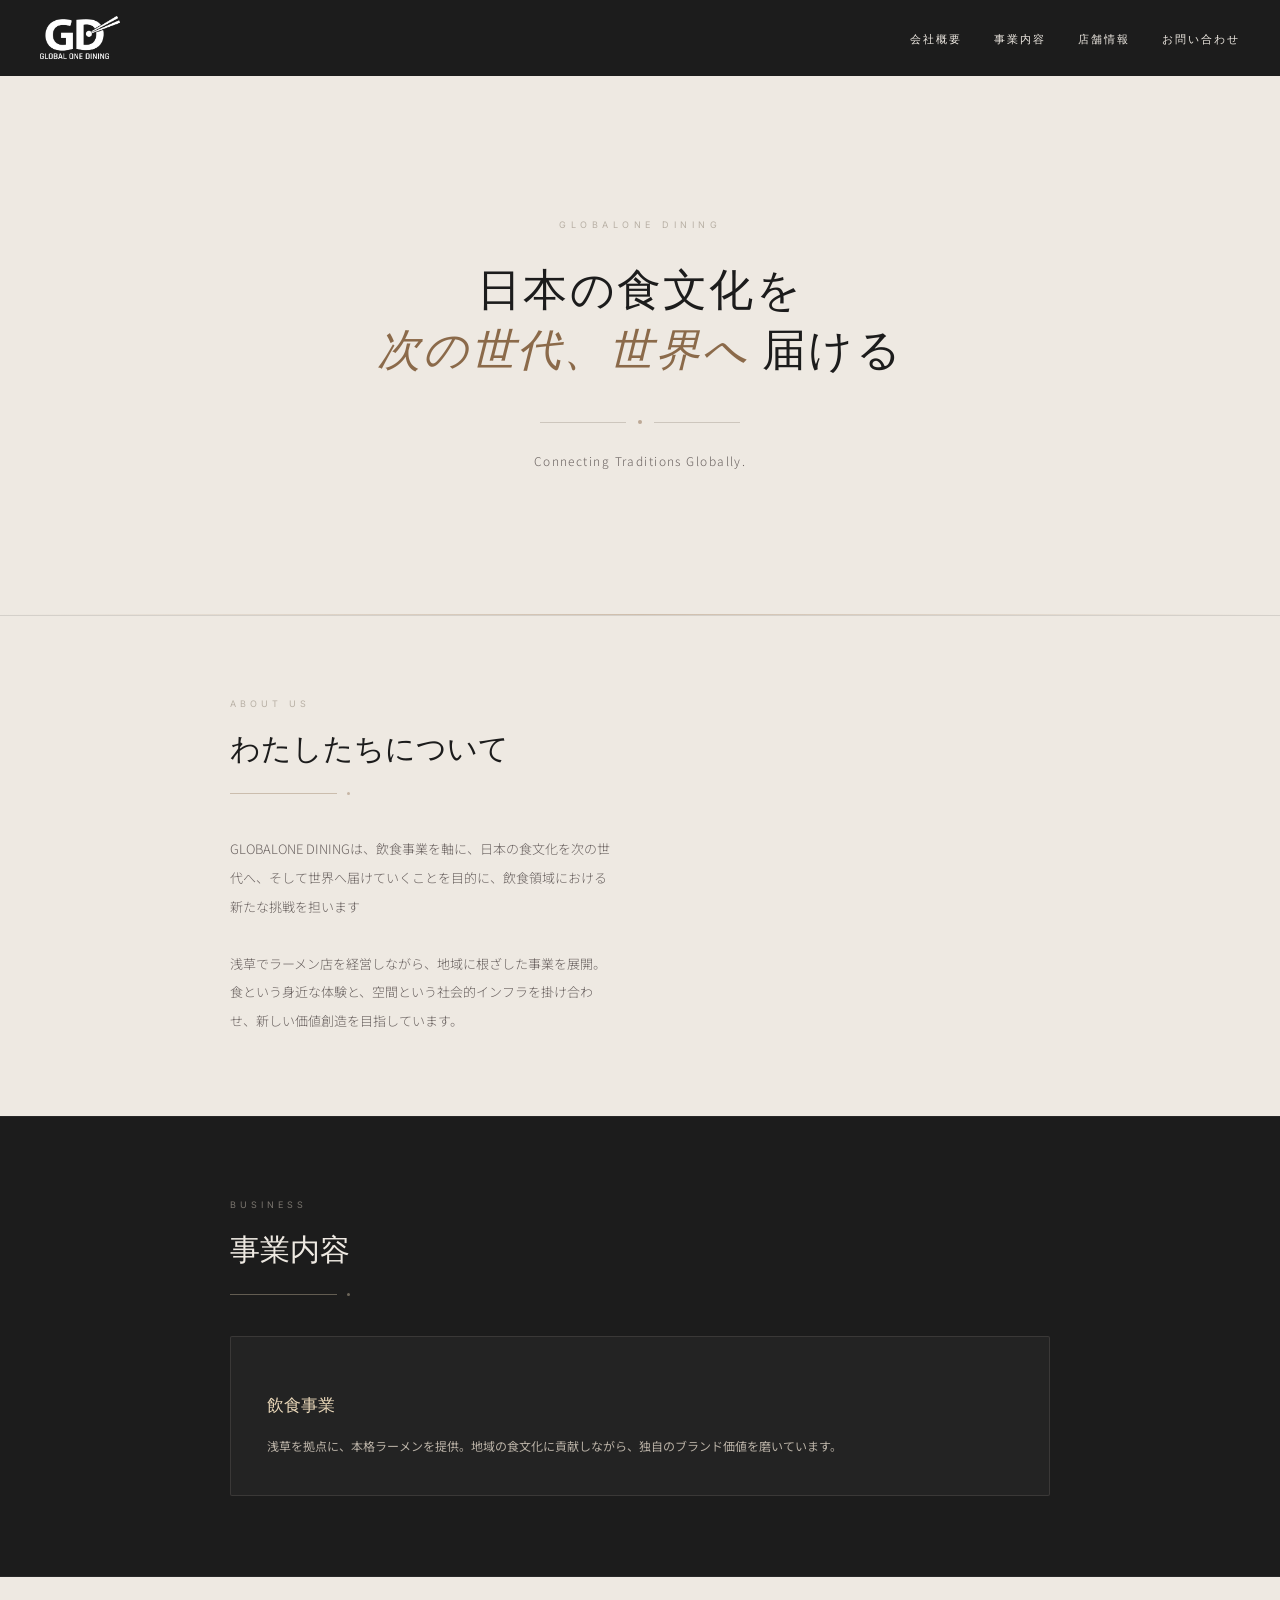
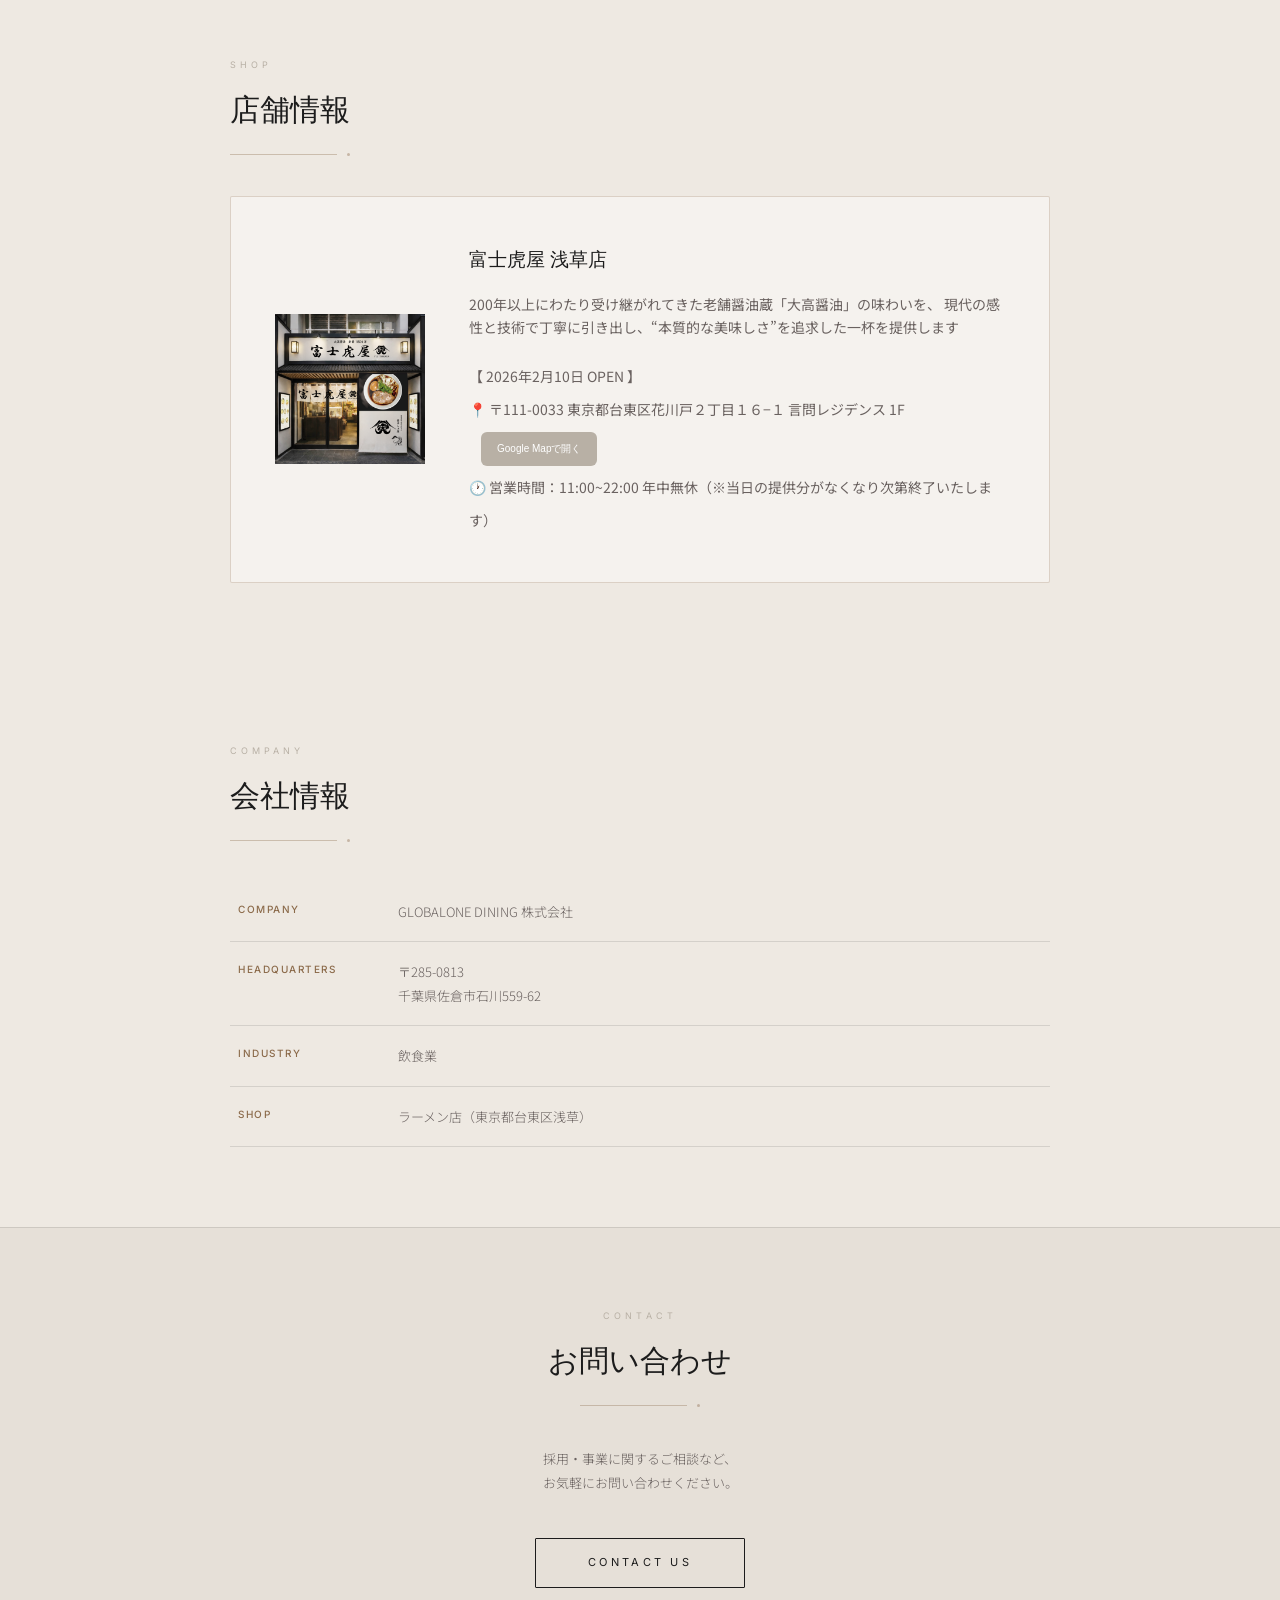
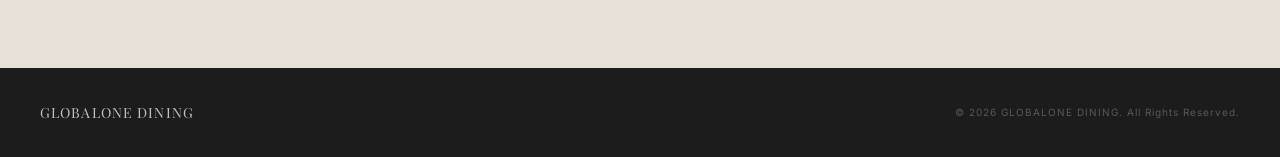
==== commit 1cdfe6c9: "Update index.html" ====
--- a/index.html
+++ b/index.html
@@ -8,15 +8,13 @@
   <link
     href="https://fonts.googleapis.com/css2?family=Playfair+Display:wght@400;500;600&family=Noto+Sans+JP:wght@300;400;500&family=Inter:wght@300;400;500&display=swap"
     rel="stylesheet">
-  <link rel="stylesheet" href="css\style.css">
-
+  <link rel="stylesheet" href="css/style.css">
 </head>
 
 <body>
 
   <nav>
-
-    <img class="header-logo" src="img\GD_tate_w@2x-8.png" alt="GODlogo">
+    <img class="header-logo" src="img/GD_tate_w@2x-8.png" alt="GODlogo">
 
     <ul class="nav-links">
       <li><a href="#about">会社概要</a></li>
@@ -25,15 +23,21 @@
       <li><a href="#contact">お問い合わせ</a></li>
     </ul>
   </nav>
+  <div class="hero">
+    <div class="hero-bg"></div>
 
-  <div class="hero">
     <div class="hero-ornament">Globalone Dining</div>
-    <h1>日本の食文化を<br><em>次の世代、世界へ</em>届ける</h1>
+    <h1>
+      <span>日</span><span>本</span><span>の</span><span>食</span><span>文</span><span>化</span><span>を</span><br>
+      <em>
+        <span>次</span><span>の</span><span>世</span><span>代</span><span>、</span><span>世</span><span>界</span><span>へ</span>
+      </em>
+      <span>届</span><span>け</span><span>る</span>
+    </h1>
     <div class="hero-divider">
       <div class="hero-divider-dot"></div>
     </div>
-    <p class="hero-sub">Connecting Traditions Globally.
-    </p>
+    <p class="hero-sub">Connecting Traditions Globally.</p>
   </div>
 
   <div id="about">
@@ -48,7 +52,6 @@
           GLOBALONE DININGは、飲食事業を軸に、日本の食文化を次の世代へ、そして世界へ届けていくことを目的に、飲食領域における新たな挑戦を担います<br><br>
           浅草でラーメン店を経営しながら、地域に根ざした事業を展開。食という身近な体験と、空間という社会的インフラを掛け合わせ、新しい価値創造を目指しています。
         </p>
-
       </div>
     </section>
   </div>
@@ -56,14 +59,14 @@
   <div id="business" class="business-section">
     <section>
       <div class="section-label">Business</div>
-      <div class="section-title">事業内容　(ここ必要か)</div>
+
+      <div class="section-title">事業内容</div>
       <div class="divider">
         <div class="divider-dot"></div>
       </div>
 
       <div class="biz-card">
         <div class="biz-icon">
-          <p class="biz-desc">（なんか画像入れるか）</p>
         </div>
         <div class="biz-title">飲食事業</div>
         <p class="biz-desc">浅草を拠点に、本格ラーメンを提供。地域の食文化に貢献しながら、独自のブランド価値を磨いています。</p>
@@ -80,21 +83,20 @@
       </div>
       <div class="shop-card">
         <div class="shop-badge">
-          <img class="shop-badge img" src="img\店舗外観ｎ.png" alt="Gemini_Generated_Image_trazg1trazg1traz.png">
+          <img class="shop-badge-img" src="img/店舗外観ｎ.png" alt="富士虎屋 浅草店 外観">
         </div>
         <div class="shop-info">
-
           <h3>富士虎屋 浅草店</h3>
           <div class="shop-detail">
             <p class="shop-detail-text">200年以上にわたり受け継がれてきた老舗醤油蔵「大高醤油」の味わいを、
               現代の感性と技術で丁寧に引き出し、“本質的な美味しさ”を追求した一杯を提供します
             </p>
             【 2026年2月10日 OPEN 】<br>
-            📍 〒111-0033 東京都台東区花川戸２丁目１６−１ 言問レジデンス 1F<a href="https://maps.app.goo.gl/NSFWsJgjPbczs3F49"
-              class="map-button" target="_blank" rel="noopener noreferrer">
+            📍 〒111-0033 東京都台東区花川戸２丁目１６−１ 言問レジデンス 1F
+            <a href="https://maps.google.com/?q=東京都台東区花川戸２丁目１６−１" class="map-button" target="_blank"
+              rel="noopener noreferrer">
               Google Mapで開く
             </a><br>
-
             🕐 営業時間：11:00~22:00 年中無休（※当日の提供分がなくなり次第終了いたします）<br>
           </div>
         </div>
@@ -116,7 +118,9 @@
         </tr>
         <tr>
           <td>Headquarters</td>
-          <td>〒285-0813 <br>千葉県佐倉市石川559-62　（電話番号）</td>
+          <td>
+            〒285-0813 <br>千葉県佐倉市石川559-62
+          </td>
         </tr>
         <tr>
           <td>Industry</td>
@@ -126,7 +130,6 @@
           <td>Shop</td>
           <td>ラーメン店（東京都台東区浅草）</td>
         </tr>
-
       </table>
     </section>
   </div>
@@ -139,16 +142,21 @@
         <div class="divider-dot"></div>
       </div>
       <p style="color: var(--text-muted); font-size: 13px; margin-bottom: 36px; font-weight: 300;">
-        採用・事業に関するご相談など、<br>お気軽にお問い合わせください。(電話番号)
+        採用・事業に関するご相談など、<br>お気軽にお問い合わせください。
       </p>
       <a href="mailto:info@globalone-dining.com" class="contact-cta">Contact Us</a>
-      <p class="contact-note">※ メールアドレスはまだ未設定</p>
+
+
     </section>
+    <div class="inst-icon">
+      <a  href="https://www.instagram.com/globalonegroup_jinji/reels/"><img
+          src="https://global1.co.jp/glone1corp/wp-content/uploads/2026/05/Instagram_Glyph_Gradient.png" alt=""></a>
+    </div>
   </div>
 
   <footer>
     <div class="footer-logo">GLOBALONE DINING</div>
-    <div class="footer-copy">© 2024 GLOBALONE DINING. All Rights Reserved.</div>
+    <div class="footer-copy">© 2026 GLOBALONE DINING. All Rights Reserved.</div>
   </footer>
 
 </body>
--- a/css/style.css
+++ b/css/style.css
@@ -0,0 +1,639 @@
+    *,
+    *::before,
+    *::after {
+      box-sizing: border-box;
+      margin: 0;
+      padding: 0;
+    }
+
+    html {
+      -webkit-text-size-adjust: 100%;
+    }
+
+    input,
+    button,
+    textarea,
+    select {
+      font: inherit;
+    }
+
+    img,
+    svg {
+      display: block;
+      max-width: 100%;
+    }
+
+    button {
+      background-color: transparent;
+      border: none;
+      cursor: pointer;
+      outline: none;
+      padding: 0;
+      appearance: none;
+    }
+
+
+    a {
+      text-decoration: none;
+      color: inherit;
+    }
+
+    :root {
+      --smoke-white: #eee9e2;
+      --charcoal: #1c1c1c;
+      --brown: #8b6a4a;
+      --brown-light: #a07d5a;
+      --greige: #b8b0a5;
+      --warm-light: #e8d6b8;
+      --bg: #eee9e2;
+      --bg2: #e6e0d8;
+      --bg3: #f5f2ee;
+      --font-concept: "BIZ UDMincho", "BIZ UDPMincho", "UD Mincho", "Sawarabi Mincho", "Yu Mincho", "MS Mincho", serif;
+      --font-label: "inter", "san-serif", "serif";
+      --text: #1c1c1c;
+      --text-muted: #6a6260;
+      --border: rgba(28, 28, 28, 0.12);
+      --border-brown: rgba(139, 106, 74, 0.25);
+    }
+
+    body {
+      font-family: 'Noto Sans JP', sans-serif;
+      background: var(--bg);
+      color: var(--text);
+      font-size: 14px;
+      line-height: 1.8;
+      overflow-x: hidden;
+      /* 横スクロール防止 */
+    }
+
+    /* NAV */
+    nav {
+      position: sticky;
+      top: 0;
+      z-index: 100;
+      background: var(--charcoal);
+      border-bottom: 1px solid var(--border);
+      display: flex;
+      justify-content: space-between;
+      align-items: center;
+      padding: 16px 40px;
+      backdrop-filter: blur(4px);
+      /* 少しぼかしを入れてリッチに */
+    }
+
+    .header-logo {
+      width: 80px;
+      height: auto;
+    }
+
+    .nav-links {
+      display: flex;
+      gap: 32px;
+      list-style: none;
+    }
+
+    .nav-links a {
+      color: var(--smoke-white);
+      text-decoration: none;
+      font-size: 11px;
+      letter-spacing: 0.18em;
+      font-family: 'Inter', sans-serif;
+      transition: color 0.3s;
+    }
+
+    .nav-links a:hover {
+      color: var(--brown);
+    }
+
+    /* HERO */
+    .hero {
+      height: 540px;
+      background-image:url("img/Gemini_Generated_Image_7z15ai7z15ai7z15.png"); 
+      display: flex;
+      flex-direction: column;
+      justify-content: center;
+      align-items: center;
+      text-align: center;
+      position: relative;
+      overflow: hidden;
+      border-bottom: 1px solid var(--border);
+    }
+
+    .hero::before {
+      content: '';
+      position: absolute;
+      bottom: 0;
+      left: 0;
+      right: 0;
+      height: 1px;
+      background: linear-gradient(90deg, transparent, var(--brown-light), transparent);
+      opacity: 0.4;
+    }
+
+    .hero-ornament {
+      font-family: 'Inter', sans-serif;
+      font-size: 9px;
+      letter-spacing: 0.5em;
+      color: var(--greige);
+      margin-bottom: 28px;
+      text-transform: uppercase;
+    }
+
+    .hero h1 {
+      font-family: var(--font-concept);
+      font-size: 44px;
+      font-weight: 400;
+      letter-spacing: 0.05em;
+      color: var(--charcoal);
+      line-height: 1.35;
+      margin-bottom: 20px;
+    }
+
+    .hero h1 em {
+      font-style: italic;
+      color: var(--brown);
+    }
+
+    .hero-divider {
+      display: flex;
+      align-items: center;
+      gap: 12px;
+      margin: 20px auto 24px;
+      width: 200px;
+    }
+
+    .hero-divider::before,
+    .hero-divider::after {
+      content: '';
+      flex: 1;
+      height: 1px;
+      background: var(--greige);
+      opacity: 0.6;
+    }
+
+    .hero-divider-dot {
+      width: 4px;
+      height: 4px;
+      border-radius: 50%;
+      background: var(--brown);
+      opacity: 0.5;
+    }
+
+    .hero-sub {
+      font-size: 12px;
+      color: var(--text-muted);
+      letter-spacing: 0.12em;
+      font-weight: 300;
+      max-width: 380px;
+      line-height: 2.2;
+    }
+
+    /* SECTIONS */
+    section {
+      padding: 80px 40px;
+      max-width: 900px;
+      margin: 0 auto;
+    }
+
+    .section-label {
+      font-family: 'Inter', sans-serif;
+      font-size: 9px;
+      letter-spacing: 0.45em;
+      color: var(--greige);
+      text-transform: uppercase;
+      margin-bottom: 10px;
+    }
+
+    .section-title {
+      font-family: var(--font-concept);
+      font-size: 30px;
+      font-weight: 400;
+      color: var(--charcoal);
+      margin-bottom: 8px;
+    }
+
+    .divider {
+      display: flex;
+      align-items: center;
+      gap: 10px;
+      margin: 16px 0 40px;
+      width: 120px;
+    }
+
+    .divider::before {
+      content: '';
+      flex: 1;
+      height: 1px;
+      background: var(--brown);
+      opacity: 0.35;
+    }
+
+    .divider-dot {
+      width: 3px;
+      height: 3px;
+      border-radius: 50%;
+      background: var(--brown);
+      opacity: 0.4;
+    }
+
+    /* ABOUT */
+    .about-grid {
+      display: grid;
+      grid-template-columns: 1fr 1fr;
+      gap: 56px;
+      align-items: start;
+    }
+
+    .about-text {
+      color: var(--text-muted);
+      font-weight: 300;
+      line-height: 2.2;
+      font-size: 13px;
+    }
+
+    .about-stats {
+      display: flex;
+      flex-direction: column;
+      gap: 28px;
+    }
+
+    .stat-item {
+      border-left: 1px solid var(--brown);
+      padding-left: 20px;
+      opacity: 0.9;
+    }
+
+    .stat-number {
+      font-family: 'Playfair Display', serif;
+      font-size: 36px;
+      color: var(--charcoal);
+      font-weight: 400;
+      line-height: 1;
+    }
+
+    .stat-unit {
+      font-family: 'Inter', sans-serif;
+      font-size: 12px;
+      color: var(--brown);
+      margin-left: 4px;
+    }
+
+    .stat-label {
+      font-size: 10px;
+      color: var(--greige);
+      letter-spacing: 0.2em;
+      margin-top: 6px;
+      font-family: var(--font-label);
+    }
+
+    /* BUSINESS */
+    .business-section {
+      background: var(--charcoal);
+      border-top: 1px solid rgba(255, 255, 255, 0.05);
+      border-bottom: 1px solid rgba(255, 255, 255, 0.05);
+    }
+
+    .business-section .section-label {
+      color: var(--greige);
+      opacity: 0.6;
+    }
+
+    .business-section .section-title {
+      color: var(--smoke-white);
+    }
+
+    .business-section .divider::before {
+      background: var(--warm-light);
+    }
+
+    .business-section .divider-dot {
+      background: var(--warm-light);
+    }
+
+    .business-grid {
+      display: grid;
+      grid-template-columns: 1fr 1fr;
+      gap: 20px;
+    }
+
+    .biz-card {
+      border: 1px solid rgba(184, 176, 165, 0.15);
+      border-radius: 2px;
+      padding: 36px;
+      background: rgba(255, 255, 255, 0.03);
+      transition: background 0.3s, border-color 0.3s;
+    }
+
+    .biz-card:hover {
+      background: rgba(255, 255, 255, 0.06);
+      border-color: rgba(139, 106, 74, 0.4);
+    }
+
+    .biz-icon {
+      font-size: 26px;
+      margin-bottom: 18px;
+    }
+
+    .biz-title {
+      font-family: var(--font-concept);
+      font-size: 17px;
+      color: var(--warm-light);
+      margin-bottom: 12px;
+      font-weight: 400;
+    }
+
+    .biz-desc {
+      font-size: 12px;
+      color: var(--greige);
+      line-height: 2.1;
+    }
+
+    /* SHOP */
+    .shop-card {
+      border: 1px solid var(--border-brown);
+      border-radius: 2px;
+      padding: 44px;
+      background: var(--bg3);
+      display: grid;
+      grid-template-columns: auto 1fr;
+      gap: 44px;
+      align-items: center;
+    }
+
+    .shop-badge {
+      width: 150px;
+      height: 150px;
+      /* border-radius: 50%; */
+      align-items: center;
+      justify-content: center;
+    }
+
+    .shop-info h3 {
+      font-family: 'Playfair Display', serif;
+      font-size: 19px;
+      color: var(--charcoal);
+      margin-bottom: 8px;
+      font-weight: 400;
+    }
+
+    .shop-tag {
+      display: inline-block;
+      font-family: 'Inter', sans-serif;
+      font-size: 9px;
+      letter-spacing: 0.3em;
+      border: 1px solid var(--border-brown);
+      color: var(--brown);
+      padding: 4px 12px;
+      margin-bottom: 16px;
+      border-radius: 1px;
+      text-transform: uppercase;
+    }
+
+    .shop-detail {
+      font-size: 14px;
+      color: var(--text-muted);
+      line-height: 2.4;
+    }
+
+    .shop-detail-text {
+      margin-top: 2vh;
+      margin-bottom: 2.2vh;
+      line-height: 2.6vh;
+    }
+
+    .map-button {
+      display: inline-block;
+      background-color: #b8b0a5;
+      color: #ffffff;
+      margin: 5px 12px;
+      padding: 5px 16px;
+      border-radius: 6px;
+      font-size: 10px;
+      font-family: sans-serif;
+    }
+
+    .map-button:hover {
+      background-color: #c7bfb4;
+    }
+
+    /* COMPANY INFO */
+    .info-table {
+      width: 100%;
+      border-collapse: collapse;
+    }
+
+    .info-table tr {
+      border-bottom: 1px solid var(--border);
+    }
+
+    .info-table td {
+      padding: 18px 8px;
+      font-size: 13px;
+      vertical-align: top;
+    }
+
+    .info-table td:first-child {
+      font-family: 'Inter', sans-serif;
+      color: var(--brown);
+      font-size: 10px;
+      letter-spacing: 0.15em;
+      width: 160px;
+      font-weight: 500;
+      text-transform: uppercase;
+    }
+
+    .info-table td:last-child {
+      color: var(--text-muted);
+      font-weight: 300;
+    }
+
+    /* CONTACT */
+    .contact-section {
+      background: var(--bg2);
+      text-align: center;
+      border-top: 1px solid var(--border);
+    }
+
+    .contact-section section {
+      max-width: 600px;
+    }
+
+    .contact-cta {
+      display: inline-block;
+      margin-top: 8px;
+      border: 1px solid var(--charcoal);
+      color: var(--charcoal);
+      padding: 14px 52px;
+      font-family: 'Inter', sans-serif;
+      font-size: 11px;
+      letter-spacing: 0.3em;
+      text-decoration: none;
+      border-radius: 1px;
+      transition: all 0.3s;
+      cursor: pointer;
+      background: transparent;
+      text-transform: uppercase;
+    }
+
+    .contact-cta:hover {
+      background: var(--charcoal);
+      color: var(--smoke-white);
+    }
+
+    .contact-note {
+      font-size: 11px;
+      color: var(--greige);
+      margin-top: 18px;
+      letter-spacing: 0.08em;
+    }
+
+    /* FOOTER */
+    footer {
+      background: var(--charcoal);
+      padding: 32px 40px;
+      display: flex;
+      justify-content: space-between;
+      align-items: center;
+    }
+
+    .footer-logo {
+      font-family: 'Playfair Display', serif;
+      font-size: 14px;
+      color: var(--smoke-white);
+      letter-spacing: 0.08em;
+      opacity: 0.8;
+    }
+
+    .footer-copy {
+      font-family: 'Inter', sans-serif;
+      font-size: 10px;
+      color: var(--greige);
+      letter-spacing: 0.1em;
+      opacity: 0.4;
+    }
+
+
+
+    /* レスポンシブデザイン */
+
+    @media screen and (max-width: 768px) {
+
+      /* 全体のセクション余白をスマホサイズに縮小 */
+      section {
+        padding: 60px 24px;
+      }
+
+      /* ナビゲーション：縦並びにして画面内に収める */
+      nav {
+        flex-direction: column;
+        padding: 16px 20px;
+        gap: 16px;
+      }
+
+      .nav-links {
+        gap: 16px;
+        flex-wrap: wrap;
+        justify-content: center;
+      }
+
+      .nav-links a {
+        font-size: 10px;
+        letter-spacing: 0.1em;
+      }
+
+      /* ヒーローエリア：高さを抑え、フォントサイズを調整 */
+      .hero {
+        height: 420px;
+        padding: 0 20px;
+      }
+
+      .hero h1 {
+        font-size: 32px;
+        line-height: 1.4;
+      }
+
+      .hero-ornament {
+        font-size: 8px;
+        letter-spacing: 0.3em;
+        margin-bottom: 20px;
+      }
+
+      .hero-sub {
+        font-size: 11px;
+      }
+
+      /* Aboutセクション：1カラムにして、数字データは横並びに */
+      .about-grid {
+        grid-template-columns: 1fr;
+        gap: 40px;
+      }
+
+      .about-stats {
+        flex-direction: row;
+        flex-wrap: wrap;
+        justify-content: space-between;
+        gap: 20px;
+        background: rgba(139, 106, 74, 0.03);
+        /* 少し背景色を敷いてまとまりを出す */
+        padding: 24px;
+        border-radius: 4px;
+      }
+
+      .stat-item {
+        border-left: none;
+        border-top: 1px solid var(--border-brown);
+        padding-left: 0;
+        padding-top: 16px;
+        flex: 1;
+        min-width: 80px;
+        text-align: center;
+      }
+
+      .stat-item:first-child {
+        border-top: none;
+        /* スマホ時の最初の上線は不要なら消す等の微調整 */
+        padding-top: 0;
+      }
+
+      /* Shopセクション：アイコンとテキストを縦並び・中央揃えに */
+      .shop-card {
+        grid-template-columns: 1fr;
+        text-align: center;
+        gap: 24px;
+        padding: 40px 24px;
+      }
+
+      .shop-badge {
+        margin: 0 auto;
+      }
+
+      .shop-tag {
+        margin: 0 auto 16px;
+      }
+
+      /* 会社情報テーブル：項目と内容を縦並びに展開して読みやすく */
+      .info-table td {
+        display: block;
+        width: 100% !important;
+        padding: 10px 0;
+      }
+
+      .info-table td:first-child {
+        border-bottom: none;
+        padding-bottom: 2px;
+        color: var(--brown-light);
+      }
+
+      .info-table td:last-child {
+        padding-top: 0;
+        padding-bottom: 20px;
+      }
+
+      /* フッター：縦並びにして中央揃え */
+      footer {
+        flex-direction: column;
+        gap: 16px;
+        padding: 32px 20px;
+        text-align: center;
+      }
+    }
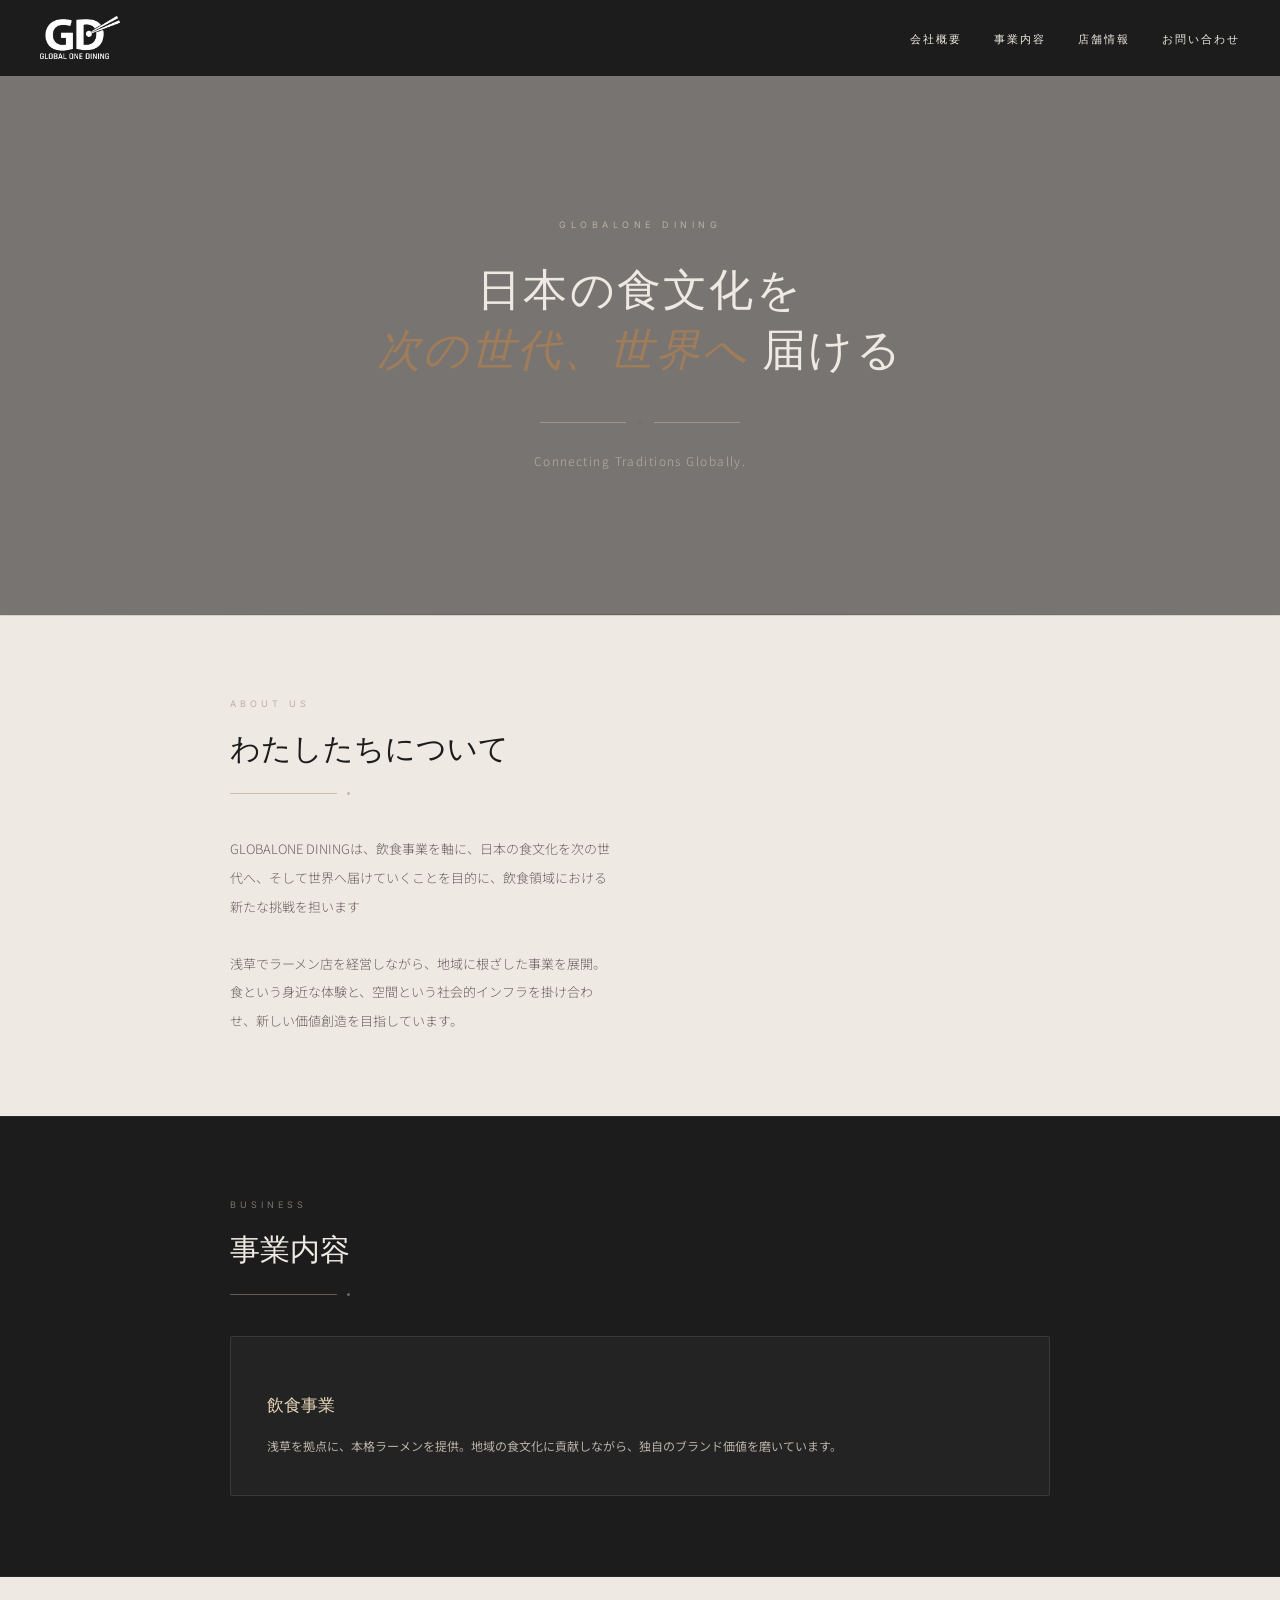
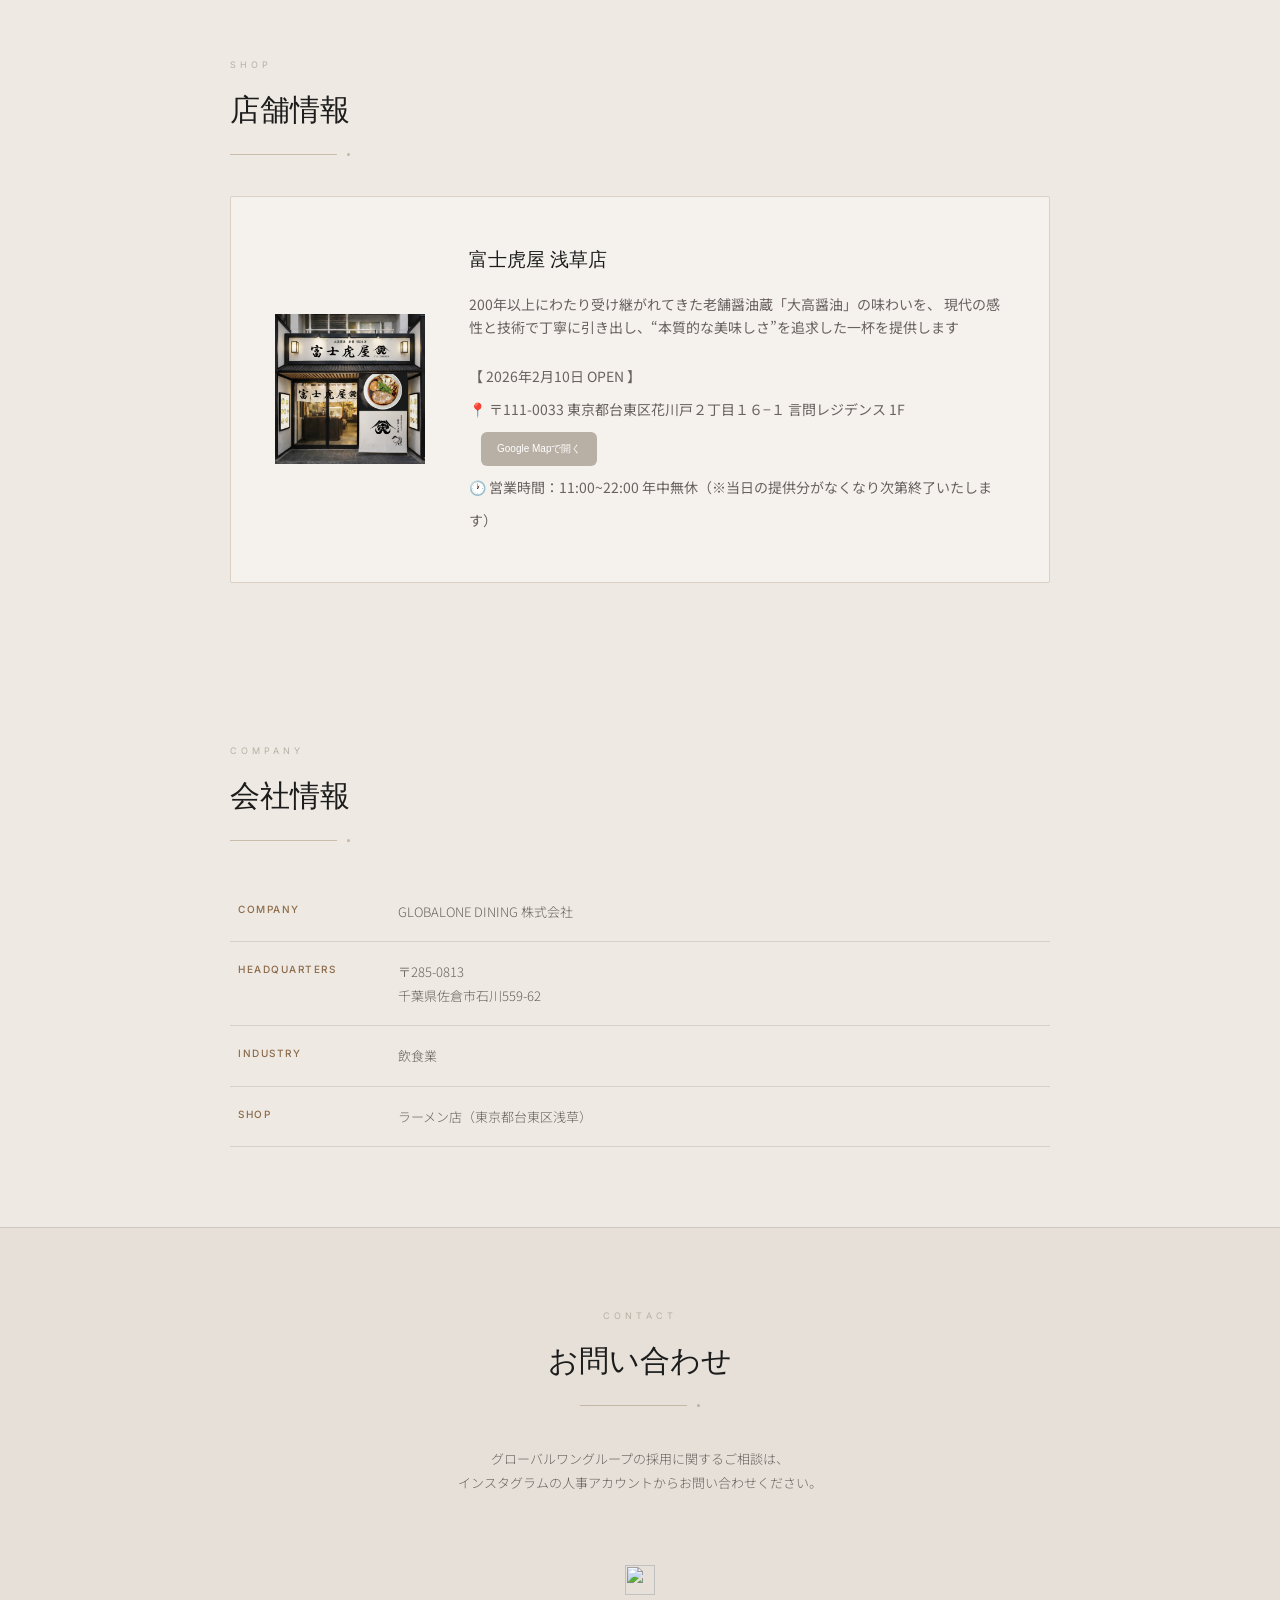
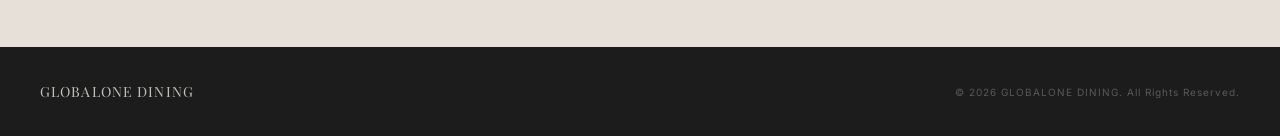
==== commit b8fdc0f4: "Update index.html" ====
--- a/index.html
+++ b/index.html
@@ -142,14 +142,14 @@
         <div class="divider-dot"></div>
       </div>
       <p style="color: var(--text-muted); font-size: 13px; margin-bottom: 36px; font-weight: 300;">
-        採用・事業に関するご相談など、<br>お気軽にお問い合わせください。
+        グローバルワングループの採用に関するご相談は、<br>インスタグラムの人事アカウントからお問い合わせください。
       </p>
-      <a href="mailto:info@globalone-dining.com" class="contact-cta">Contact Us</a>
+      <!-- <a href="mailto:info@globalone-dining.com" class="contact-cta">Contact Us</a> -->
 
 
     </section>
     <div class="inst-icon">
-      <a  href="https://www.instagram.com/globalonegroup_jinji/reels/"><img
+      <a href="https://www.instagram.com/globalonegroup_jinji/reels/"><img
           src="https://global1.co.jp/glone1corp/wp-content/uploads/2026/05/Instagram_Glyph_Gradient.png" alt=""></a>
     </div>
   </div>
--- a/css/style.css
+++ b/css/style.css
@@ -105,10 +105,10 @@
       color: var(--brown);
     }
 
+
     /* HERO */
     .hero {
       height: 540px;
-      background-image:url("img/Gemini_Generated_Image_7z15ai7z15ai7z15.png"); 
       display: flex;
       flex-direction: column;
       justify-content: center;
@@ -118,6 +118,39 @@
       overflow: hidden;
       border-bottom: 1px solid var(--border);
     }
+
+    .hero-bg {
+      position: absolute;
+      top: 0;
+      left: 0;
+      width: 100%;
+      height: 100%;
+      z-index: 0;
+      background: linear-gradient(rgba(0, 0, 0, 0.5), rgba(0, 0, 0, 0.5)),
+        url('http://4375851f013de332.main.jp/global1.co.jp/img/黒.png') no-repeat center / cover;
+      animation: slowZoom 10s ease-in-out infinite alternate;
+    }
+
+    .hero-ornament,
+    .hero h1,
+    .hero-divider,
+    .hero-sub {
+      position: relative;
+      z-index: 1;
+    }
+
+    @keyframes slowZoom {
+      0% {
+        transform: scale(1);
+        /* 最初は元のサイズ（1倍） */
+      }
+
+      100% {
+        transform: scale(1.1);
+        /* 15秒かけて1.1倍（10%拡大）にする */
+      }
+    }
+
 
     .hero::before {
       content: '';
@@ -144,14 +177,123 @@
       font-size: 44px;
       font-weight: 400;
       letter-spacing: 0.05em;
-      color: var(--charcoal);
+      color: var(--smoke-white);
       line-height: 1.35;
       margin-bottom: 20px;
     }
 
     .hero h1 em {
       font-style: italic;
-      color: var(--brown);
+      color: var(--brown-light);
+    }
+
+
+    /* 1. 最初の状態（文字をあらかじめ透明にしておく） */
+    .hero h1 span {
+      display: inline-block;
+      /* 文字を滑らかに動かすために必要 */
+      opacity: 0;
+      /* 最初は完全に透明 */
+      transform: translateY(10px);
+      /* 少しだけ下に下げておく */
+
+      /* アニメーションの指定（0.8秒かけて、ふわっと上に動きながら現れる） */
+      animation: fudeInUp 0.8s forwards;
+    }
+
+    /* 2. 【心臓部】一文字ずつの登場タイミングをずらす設定（ディレイ） */
+    /* 数字（秒数）を変えることで、表示されるテンポを調整できます */
+    .hero h1 span:nth-child(1) {
+      animation-delay: 0.1s;
+    }
+
+    .hero h1 span:nth-child(2) {
+      animation-delay: 0.2s;
+    }
+
+    .hero h1 span:nth-child(3) {
+      animation-delay: 0.3s;
+    }
+
+    .hero h1 span:nth-child(4) {
+      animation-delay: 0.4s;
+    }
+
+    .hero h1 span:nth-child(5) {
+      animation-delay: 0.5s;
+    }
+
+    .hero h1 span:nth-child(6) {
+      animation-delay: 0.6s;
+    }
+
+    .hero h1 span:nth-child(7) {
+      animation-delay: 0.7s;
+    }
+
+    /* 改行後の em（斜体）の中の文字のタイミング */
+    .hero h1 em span:nth-child(1) {
+      animation-delay: 0.8s;
+    }
+
+    .hero h1 em span:nth-child(2) {
+      animation-delay: 0.9s;
+    }
+
+    .hero h1 em span:nth-child(3) {
+      animation-delay: 1.0s;
+    }
+
+    .hero h1 em span:nth-child(4) {
+      animation-delay: 1.1s;
+    }
+
+    .hero h1 em span:nth-child(5) {
+      animation-delay: 1.2s;
+    }
+
+    .hero h1 em span:nth-child(6) {
+      animation-delay: 1.3s;
+    }
+
+    .hero h1 em span:nth-child(7) {
+      animation-delay: 1.4s;
+    }
+
+    .hero h1 em span:nth-child(8) {
+      animation-delay: 1.5s;
+    }
+
+    /* 最後の「届ける」のタイミング */
+    .hero h1 span:nth-child(9) {
+      animation-delay: 1.6s;
+    }
+
+    .hero h1 span:nth-child(10) {
+      animation-delay: 1.7s;
+    }
+
+    .hero h1 span:nth-child(11) {
+      animation-delay: 1.8s;
+    }
+
+    .hero h1 span:nth-child(12) {
+      animation-delay: 1.9s;
+    }
+
+    /* 3. 「どのように動かすか」のアニメーション指示書き */
+    @keyframes fudeInUp {
+      0% {
+        opacity: 0;
+        transform: translateY(10px);
+        /* スタート：透明で少し下 */
+      }
+
+      100% {
+        opacity: 1;
+        transform: translateY(0);
+        /* ゴール：くっきり元の位置 */
+      }
     }
 
     .hero-divider {
@@ -181,7 +323,7 @@
 
     .hero-sub {
       font-size: 12px;
-      color: var(--text-muted);
+      color: var(--greige);
       letter-spacing: 0.12em;
       font-weight: 300;
       max-width: 380px;
@@ -285,6 +427,8 @@
       margin-top: 6px;
       font-family: var(--font-label);
     }
+
+
 
     /* BUSINESS */
     .business-section {
@@ -487,6 +631,28 @@
       letter-spacing: 0.08em;
     }
 
+
+    .inst-icon {
+      margin: 0 auto;
+      place-items: center;
+      align-content: center;
+      position: relative;
+      bottom: 5vh;
+    }
+
+    .inst-icon a {
+      display: inline-block;
+      width: 30px;
+      height: 30px;
+
+    }
+
+    .inst-icon img {
+      width: 30px;
+      height: 30px;
+    }
+
+
     /* FOOTER */
     footer {
       background: var(--charcoal);
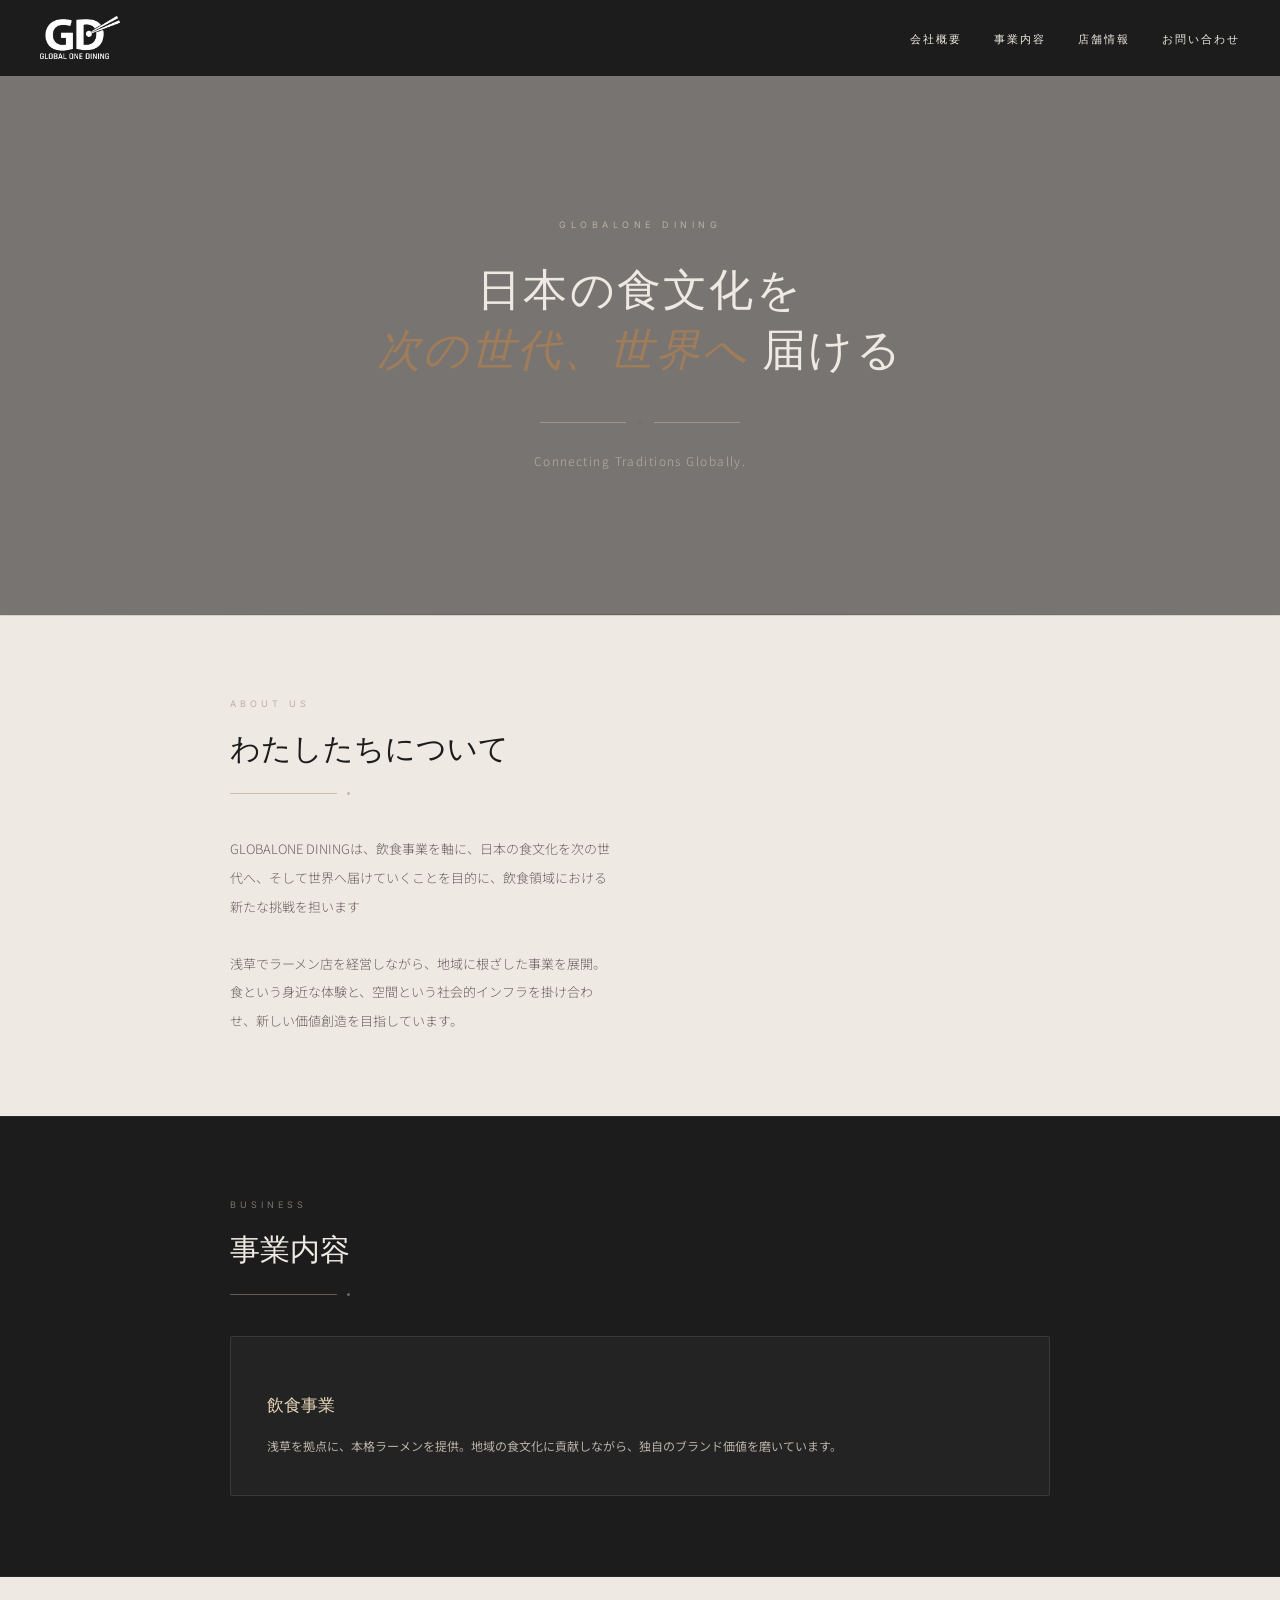
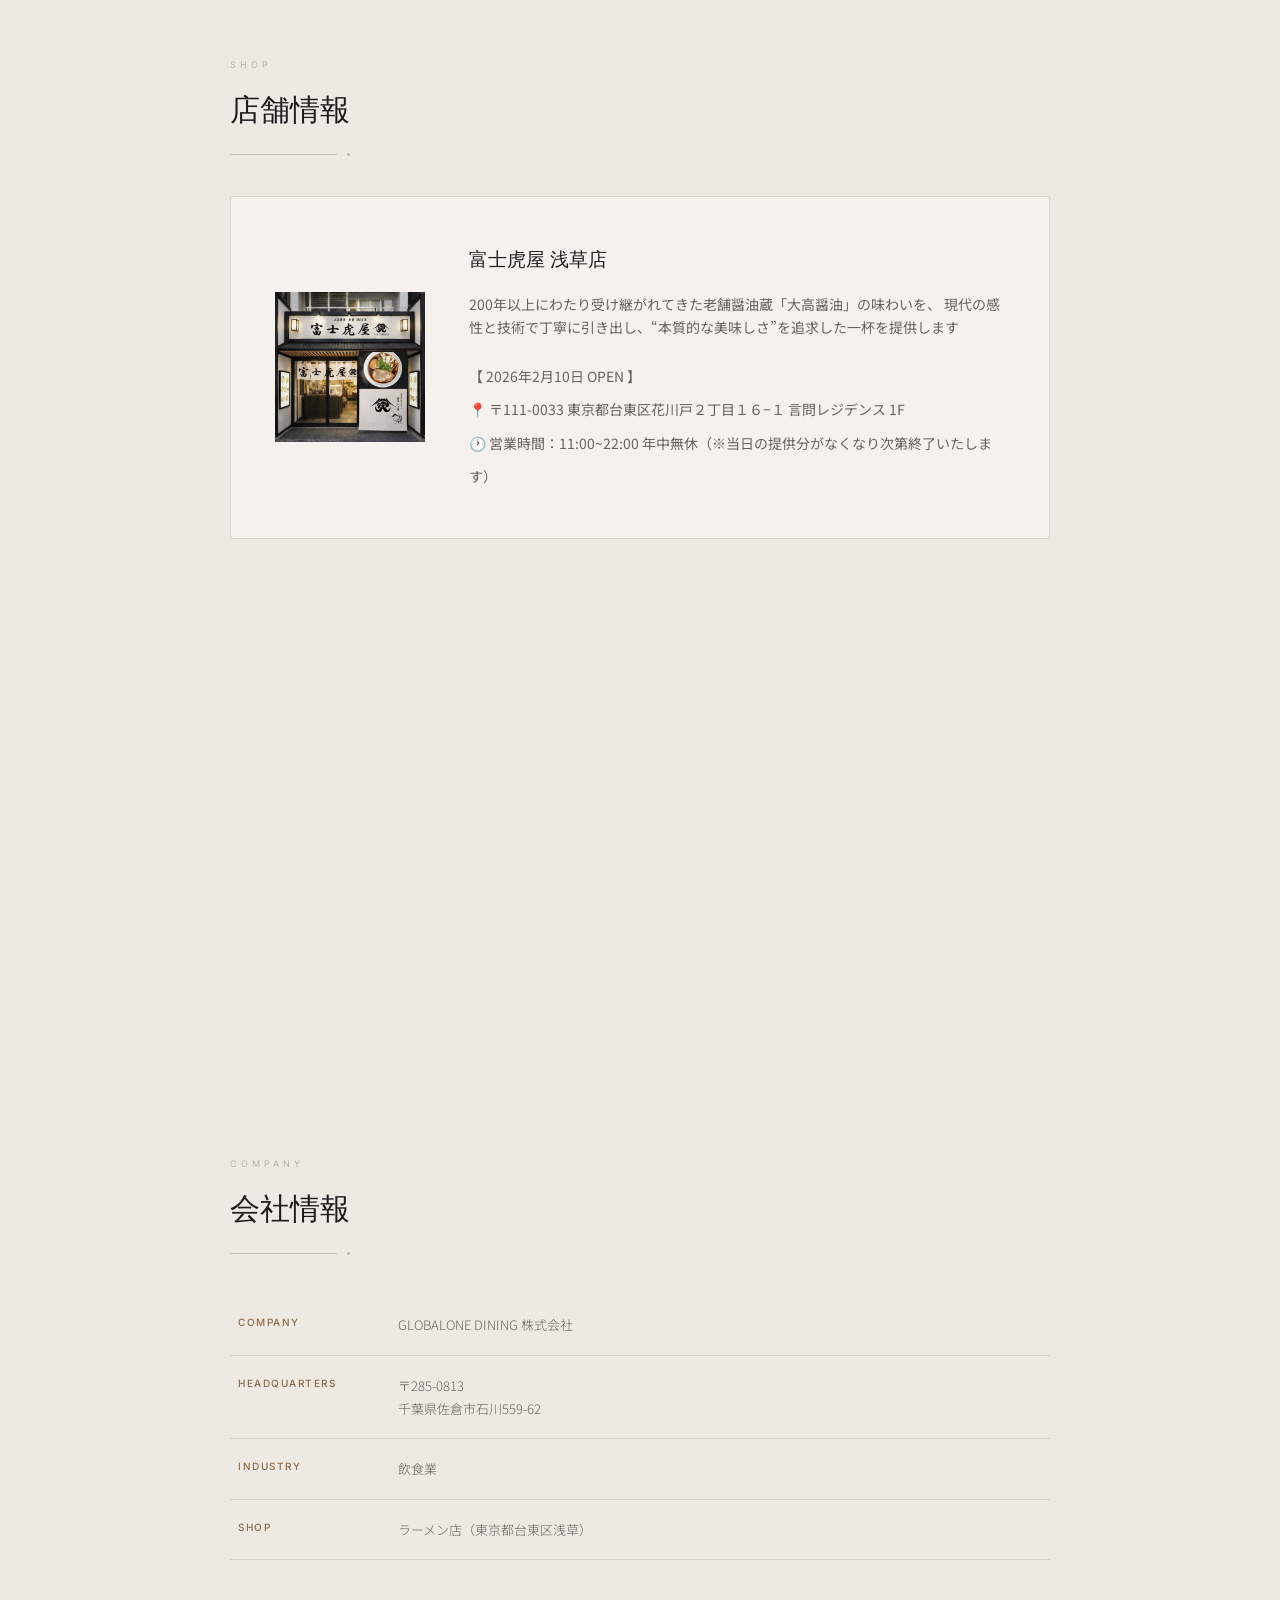
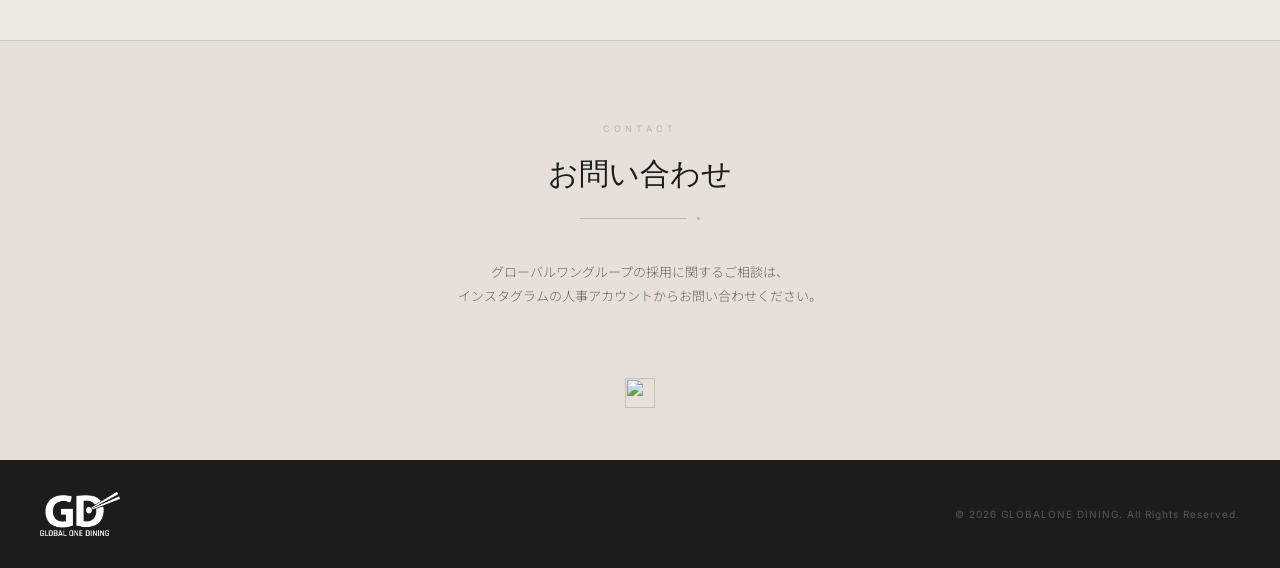
==== commit 8dd1793a: "Update index.html" ====
--- a/index.html
+++ b/index.html
@@ -14,7 +14,7 @@
 <body>
 
   <nav>
-    <img class="header-logo" src="img/GD_tate_w@2x-8.png" alt="GODlogo">
+    <a href="#"><img class="header-logo" src="img/GD_tate_w@2x-8.png" alt="GODlogo"></a>
 
     <ul class="nav-links">
       <li><a href="#about">会社概要</a></li>
@@ -93,13 +93,17 @@
             </p>
             【 2026年2月10日 OPEN 】<br>
             📍 〒111-0033 東京都台東区花川戸２丁目１６−１ 言問レジデンス 1F
-            <a href="https://maps.google.com/?q=東京都台東区花川戸２丁目１６−１" class="map-button" target="_blank"
-              rel="noopener noreferrer">
-              Google Mapで開く
-            </a><br>
+            <br>
             🕐 営業時間：11:00~22:00 年中無休（※当日の提供分がなくなり次第終了いたします）<br>
           </div>
         </div>
+      </div>
+
+      <div class="google-map">
+        <iframe class="map"
+          src="https://www.google.com/maps/embed?pb=!1m18!1m12!1m3!1d3239.4570906724775!2d139.8012714!3d35.71497550000001!2m3!1f0!2f0!3f0!3m2!1i1024!2i768!4f13.1!3m3!1m2!1s0x60188f005b9a486f%3A0x530972c740ab1ced!2z5a-M5aOr6JmO5bGLIOa1heiNieW6lw!5e0!3m2!1sja!2sjp!4v1780011809591!5m2!1sja!2sjp"
+          width="600" height="450" style="border:0;" allowfullscreen="" loading="lazy"
+          referrerpolicy="no-referrer-when-downgrade"></iframe>
       </div>
     </section>
   </div>
@@ -155,7 +159,7 @@
   </div>
 
   <footer>
-    <div class="footer-logo">GLOBALONE DINING</div>
+    <a href="#"><img class="header-logo" src="img/GD_tate_w@2x-8.png" alt="GODlogo"></a>
     <div class="footer-copy">© 2026 GLOBALONE DINING. All Rights Reserved.</div>
   </footer>
 
